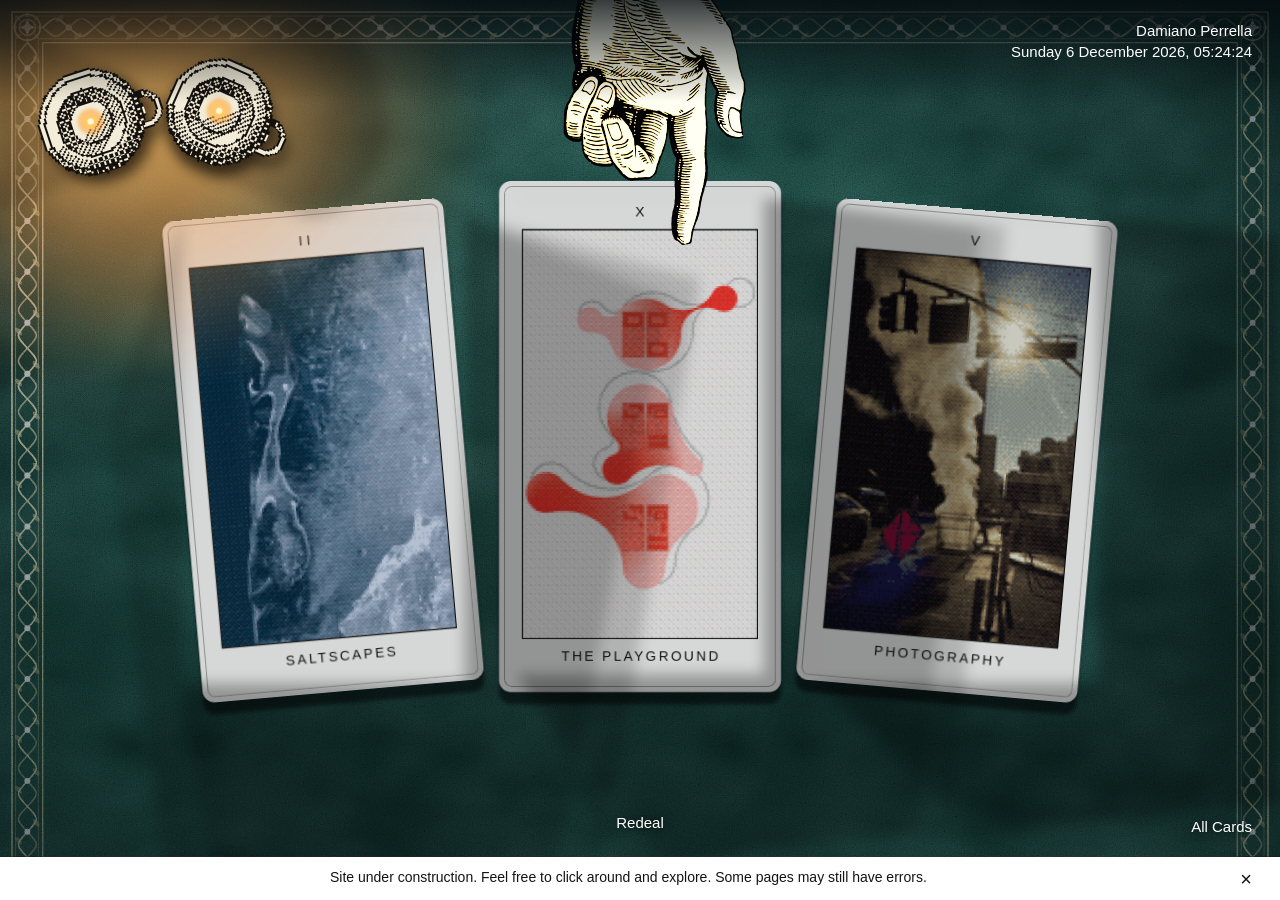
==== index.html @ 002e065a "Add files via upload" ====
<!DOCTYPE html>
<html lang="en">
<head>
<meta charset="utf-8">
<meta name="viewport" content="width=device-width, initial-scale=1">
<meta name="pt-color" content="#1c4048">
<title>Damiano Perrella — Architect</title>
<link rel="icon" href="/favicon.ico" sizes="48x48">
<link rel="icon" type="image/png" sizes="32x32" href="/favicon-32.png">
<link rel="icon" type="image/png" sizes="16x16" href="/favicon-16.png">
<link rel="apple-touch-icon" href="/apple-touch-icon.png">
<script src="site.js"></script>
<style>
  /* ============================================================
     DESIGN TOKENS — everything colour/type lives here.
     ============================================================ */
  :root {
    /* the dark room: a cold teal-black, lit by candles */
    --room:       #143632;
    --room-haze:  #2a6a62;               /* the cold light hanging in the air */
    --gold:       #8f9a80;               /* old tarnished thread, unlit */
    --gold-lit:   #e6cf98;               /* the same thread where a flame catches it */

    --card:  #ffffff;
    --ink:   #141414;                    /* text + hairlines on the cards */
    --ink-dim: rgba(20, 20, 20, .35);
    --on-bg: #ffffff;                    /* text sitting on the felt */

    --font: "Helvetica Neue", Helvetica, Arial, sans-serif;   /* the only typeface */

    --card-w: clamp(190px, 22vw, 300px);

    /* Manicule: width of the floating hand. Your SVG should be drawn
       POINTING DOWN. */
    --manicule-w: 220px;
    --manicule-filter: none;             /* e.g. invert(1) if your SVG is black */
  }

  * { box-sizing: border-box; margin: 0; padding: 0; }

  body {
    min-height: 100vh;
    display: flex;
    flex-direction: column;
    align-items: center;
    justify-content: center;
    padding: 3rem 1.5rem;
    overflow-x: hidden;
    color: var(--on-bg);
    font-family: var(--font);
    background: var(--room);
  }

  /* ---------------- the dark room: velvet with an embroidered border, lit by two candles ---------------- */
  .room {
    position: fixed; inset: 0; z-index: 0;
    pointer-events: none; isolation: isolate; overflow: hidden;
    background: var(--room);
    --f0: 1; --f1: 1;                                /* candle flicker, set from JS */
  }
  .room > * { position: absolute; inset: 0; display: block; }
  /* the cold light hanging in the air, and the nap of the velvet */
  .room .haze {
    background:
      radial-gradient(ellipse 80% 65% at 50% 30%, rgba(70, 150, 135, .26), transparent 72%),
      radial-gradient(ellipse 95% 75% at 50% 58%, rgba(30, 90, 80, .3), transparent 82%);
  }
  .room .nap {
    background-image: url("data:image/svg+xml,%3Csvg xmlns='http://www.w3.org/2000/svg' width='300' height='300'%3E%3Cfilter id='f' x='0' y='0' width='100%25' height='100%25'%3E%3CfeTurbulence type='fractalNoise' baseFrequency='.012 .02' numOctaves='3' seed='9' stitchTiles='stitch'/%3E%3CfeColorMatrix type='saturate' values='0'/%3E%3CfeComponentTransfer%3E%3CfeFuncR type='linear' slope='2' intercept='-.5'/%3E%3CfeFuncG type='linear' slope='2' intercept='-.5'/%3E%3CfeFuncB type='linear' slope='2' intercept='-.5'/%3E%3C/feComponentTransfer%3E%3C/filter%3E%3Crect width='100%25' height='100%25' filter='url(%23f)'/%3E%3C/svg%3E");
    background-size: 600px 600px; mix-blend-mode: soft-light; opacity: .7;
  }
  /* the embroidered border, dim; and the same border bright, only where a flame reaches it */
  .room .thread { background-repeat: no-repeat; opacity: 1; }
  .room .lit {
    background-repeat: no-repeat; opacity: 1; mix-blend-mode: screen;
    -webkit-mask-image: var(--mask); mask-image: var(--mask);
  }
  .room .grain {
    background-image: url("data:image/svg+xml,%3Csvg xmlns='http://www.w3.org/2000/svg' width='260' height='260'%3E%3Cfilter id='n' x='0' y='0' width='100%25' height='100%25'%3E%3CfeTurbulence type='fractalNoise' baseFrequency='.9' numOctaves='2' seed='3' stitchTiles='stitch'/%3E%3CfeColorMatrix type='saturate' values='0'/%3E%3CfeComponentTransfer%3E%3CfeFuncR type='linear' slope='2.2' intercept='-.55'/%3E%3CfeFuncG type='linear' slope='2.2' intercept='-.55'/%3E%3CfeFuncB type='linear' slope='2.2' intercept='-.55'/%3E%3C/feComponentTransfer%3E%3C/filter%3E%3Crect width='100%25' height='100%25' filter='url(%23n)'/%3E%3C/svg%3E");
    background-size: 260px 260px; mix-blend-mode: overlay; opacity: .45;
  }
  .room .vignette { background: radial-gradient(ellipse 85% 80% at 50% 50%, transparent 42%, rgba(0, 0, 0, .5) 100%); }
  .room canvas { width: 100%; height: 100%; filter: blur(5px); }
  /* the light each flame throws on the cloth (additive) */
  .room .glow {
    inset: auto; width: 62vmax; height: 62vmax; margin: -31vmax 0 0 -31vmax;
    background: radial-gradient(circle, rgba(255, 186, 96, .7) 0%, rgba(255, 150, 58, .32) 9%, rgba(240, 120, 40, .13) 26%, rgba(200, 90, 30, .045) 44%, transparent 62%);
    mix-blend-mode: screen; opacity: calc(.7 + var(--f, 1) * .3); transform: scale(calc(.9 + var(--f, 1) * .1));
  }
  .room .spark {
    inset: auto; width: 9px; height: 9px; margin: -4.5px; opacity: 0;
    background: #ffe6b0;
    clip-path: polygon(50% 0, 60% 40%, 100% 50%, 60% 60%, 50% 100%, 40% 60%, 0 50%, 40% 40%);
    animation: spark var(--d, 3.5s) ease-in-out var(--w, 0s) infinite;
  }
  @keyframes spark { 0%, 62%, 100% { opacity: 0; transform: scale(.3) rotate(0deg); } 80% { opacity: .95; transform: scale(1) rotate(45deg); } }
  /* the candles, seen from above: a round brass holder with a ring handle, wax, and a flame */
  .candle {
    position: absolute; inset: auto; width: clamp(104px, 11.5vw, 168px); aspect-ratio: 200 / 160;
    pointer-events: auto; cursor: grab; touch-action: none; user-select: none; -webkit-user-select: none;
    filter: drop-shadow(5px 9px 7px rgba(0, 0, 0, .65));
    transition: filter .2s ease;
  }
  .candle.drag { cursor: grabbing; filter: drop-shadow(10px 18px 12px rgba(0, 0, 0, .6)); }
  .candle img { position: absolute; inset: 0; width: 100%; height: 100%; image-rendering: pixelated; pointer-events: none; }
  .candle svg { position: absolute; inset: 0; display: block; width: 100%; height: 100%; overflow: visible; pointer-events: none; }
  .candle .flame { transform-box: fill-box; transform-origin: 50% 50%; transform: scale(calc(.86 + var(--f, 1) * .16)); }
  .candle .flame circle:first-child { filter: blur(2px); }
  #shade { position: fixed; inset: 0; z-index: 5; pointer-events: none; background: rgba(4, 8, 8, .16); -webkit-mask-image: var(--m); mask-image: var(--m); -webkit-mask-composite: source-in; mask-composite: intersect; }
  #candles { position: fixed; inset: 0; z-index: 9; pointer-events: none; }
  #relight { position: fixed; inset: 0; z-index: 5; pointer-events: none; overflow: hidden; }
  #relight i {
    position: absolute; width: 50vmax; height: 50vmax; margin: -25vmax 0 0 -25vmax; display: block;
    background: radial-gradient(circle, rgba(255, 196, 112, .5) 0%, rgba(255, 150, 60, .2) 26%, transparent 60%);
    mix-blend-mode: soft-light; opacity: calc(.7 + var(--f, 1) * .3);
  }
  .candle .flame { z-index: 2; }
  @media (prefers-reduced-motion: reduce) { .room .spark { animation: none; opacity: 0; } }

  /* ---------------- header (fixed, top right) ---------------- */
  .id {
    position: fixed; top: 0; left: 0; right: 0;
    z-index: 20;
    padding: 1.25rem 1.75rem 2.5rem;
    text-align: right;
    font-size: 15px;
    line-height: 1.4;
    pointer-events: none;                              /* only the two links are clickable */
    background: linear-gradient(rgba(4, 10, 14, .8), rgba(4, 10, 14, 0));
  }
  .id a {
    display: block;
    width: fit-content;
    margin-left: auto;
    pointer-events: auto;
    color: var(--on-bg);
    text-decoration: none;
    font-variant-numeric: tabular-nums;                /* stops the seconds jittering */
  }
  .id a:hover, .id a:focus-visible { text-decoration: underline; text-underline-offset: 3px; outline: none; }

  /* ---------------- "All Cards" link (fixed, bottom right) ---------------- */
  .all {
    position: fixed; right: 1.75rem; bottom: calc(1.25rem + var(--banner-h, 0px));
    z-index: 20;
    font-size: 15px; line-height: 1.4;
    color: var(--on-bg);
    text-decoration: none;
    text-shadow: 0 0 10px rgba(4, 10, 14, .8);
  }
  .all:hover, .all:focus-visible { text-decoration: underline; text-underline-offset: 3px; outline: none; }

  /* ---------------- "Redeal" button (fixed, bottom centre) ---------------- */
  .redeal {
    position: fixed; left: 50%; bottom: calc(1.25rem + var(--banner-h, 0px));
    transform: translateX(-50%);
    z-index: 20;
    font: inherit; font-size: 15px; line-height: 1.4;
    color: var(--on-bg);
    background: none; border: 0; padding: 4px 8px; cursor: pointer;
    text-shadow: 0 0 10px rgba(4, 10, 14, .8);
  }
  .redeal:hover, .redeal:focus-visible { text-decoration: underline; text-underline-offset: 3px; outline: none; }
  .redeal:disabled { cursor: default; text-decoration: none; opacity: .55; }

  /* ---------------- "site under construction" banner (bottom strip) ---------------- */
  .banner {
    position: fixed; left: 0; right: 0; bottom: 0;
    z-index: 30;
    display: flex; align-items: center; justify-content: center; gap: 1.2rem;
    padding: 11px 3.2rem 12px 1.75rem;
    background: var(--card);
    color: var(--ink);
    font-size: 14px; line-height: 1.4; text-align: center;
    box-shadow: 0 -1px 0 var(--ink-dim);
    opacity: 0; transform: translateY(100%);
    transition: opacity .5s ease, transform .5s cubic-bezier(.2,.8,.2,1);
  }
  .banner.show { opacity: 1; transform: none; }
  .banner button {
    position: absolute; right: 1.25rem; top: 50%; transform: translateY(-50%);
    font: inherit; font-size: 20px; line-height: 1; color: var(--ink);
    background: none; border: 0; cursor: pointer; padding: 4px 8px;
  }
  .banner button:hover, .banner button:focus-visible { text-decoration: underline; outline: none; }
  @media (prefers-reduced-motion: reduce) { .banner { transition: none; } }

  /* ---------------- the spread ---------------- */
  .table {
    position: relative;
    z-index: 2;
    display: flex;
    justify-content: center;
    flex-wrap: wrap;
    gap: 2.2rem;
  }
  @media (min-width: 900px) {
    .table .card:nth-child(2) { margin-top: -28px; }
  }

  /* ---------------- tarot card ---------------- */
  .card {
    --tilt: 0deg;
    display: block;
    width: var(--card-w);
    aspect-ratio: 7 / 12;           /* tarot proportions */
    perspective: 900px;
    text-decoration: none;
    color: inherit;
    opacity: 0;                      /* revealed by the deal animation */
    transform: rotate(var(--tilt));
  }
  .card.dealt { opacity: 1; }
  .card:focus-visible { outline: none; }

  .tilt {
    position: relative;
    width: 100%; height: 100%;
    padding: 9px;
    border-radius: 12px;
    background: var(--card);
    /* Hard overhead light: a crisp, dark shadow falling straight down onto the table */
    box-shadow: 0 12px 4px rgba(0, 0, 0, .55);
    transform-style: preserve-3d;
    transition: transform .35s cubic-bezier(.2,.8,.2,1), box-shadow .35s ease;
    will-change: transform;
  }
  /* inner hairline frame */
  .tilt::before {
    content: "";
    position: absolute; inset: 5px;
    border: 1px solid var(--ink-dim);
    border-radius: 8px;
    pointer-events: none;
    z-index: 3;
  }
  .card:hover .tilt,
  .card:focus-visible .tilt {
    /* Lifted toward the light: the shadow on the table stays put, so relative
       to the card it sits further away and softens a little */
    box-shadow: 0 28px 9px rgba(0, 0, 0, .42);
  }

  .inner {
    position: relative;
    width: 100%; height: 100%;
    display: flex;
    flex-direction: column;
    padding: 14px 14px 12px;
    gap: 10px;
  }
  .numeral {
    text-align: center;
    font-size: .85rem;
    letter-spacing: .3em;
    padding-left: .3em;
    color: var(--ink);
  }
  .art {
    position: relative;
    flex: 1;
    overflow: hidden;
    border: 1px solid var(--ink-dim);
    background: #000;
  }
  .art img {
    position: absolute; inset: 0;
    width: 100%; height: 100%;
    object-fit: cover;
  }
  .name {
    text-align: center;
    font-size: .85rem;
    letter-spacing: .18em;
    text-transform: uppercase;
    padding-left: .18em;
    color: var(--ink);
    min-height: 1.6em;
  }

  /* ---------------- floating manicule ---------------- */
  #manicule {
    position: fixed; top: 0; left: 0;
    width: 0; height: 0;
    z-index: 10;       /* under the name and clock */
    pointer-events: none;
  }
  #manicule .pivot {
    position: absolute; top: 0;
    width: var(--manicule-w);
    left: calc(var(--manicule-w) * -0.511);   /* the sleeve's centre sits on the hinge point */
    transform-origin: 51.1% 0;                /* hinge: the top of the sleeve, far above the screen */
  }
  #manicule img {
    display: block;
    width: 100%;
    height: auto;
    filter: var(--manicule-filter) drop-shadow(0 8px 10px rgba(0, 0, 0, .35));
  }

  #manicule #manicule-lit { position: absolute; left: 0; top: 0; filter: sepia(1) saturate(5) hue-rotate(-14deg) brightness(1.25); mix-blend-mode: normal; -webkit-mask-image: var(--hm, none); mask-image: var(--hm, none); }
  @media (prefers-reduced-motion: reduce) {
    .tilt { transition: none; }
  }
  /* ---------------- the fortune machine ---------------- */
  #dim {
    position: fixed; inset: 0; z-index: 40;
    background: rgba(4, 10, 14, .9);
    opacity: 0; pointer-events: none;
    transition: opacity .9s ease;
  }
  body.fortune #dim { opacity: 1; pointer-events: auto; }
  body.fortune #manicule { opacity: 0; transition: opacity .6s ease; }
  #manicule { transition: opacity .6s ease; }
  .table, .all, .redeal { transition: opacity .9s ease; }
  body.fortune .all, body.fortune .redeal { opacity: .15; }

  #machine {
    position: fixed; left: 50%; top: 0; z-index: 41;
    --my: 0px;                                   /* set in JS so the machine sits in the middle of the screen */
    transform: translate(-50%, calc(var(--my) + 24px));
    opacity: 0; pointer-events: none;
    transition: opacity .8s ease, transform .9s cubic-bezier(.2,.8,.2,1);
  }
  body.fortune #machine { opacity: 1; transform: translate(-50%, var(--my)); }
  .mach { --m: min(420px, 80vw, 36vh); width: var(--m); font-size: calc(var(--m) / 32); position: relative; }
  .mach-body {
    position: relative; height: calc(var(--m) * 1.12);
    background: #ece7dc; border-radius: calc(var(--m) * .05);
    box-shadow: inset 0 0 0 1px #cfc9bb;
  }
  .mach-led { position: absolute; top: 2.2%; right: 5%; width: 8%; height: 1.1%; background: #9ec7a6; }
  .mach-bezel {
    position: absolute; left: 11%; right: 11%; top: 7%; bottom: 6%;
    background: #8f979b; border-radius: calc(var(--m) * .035);
    padding: calc(var(--m) * .03);
    box-shadow: inset 0 0 0 1px #6f777b;
  }
  .mach-window {
    position: relative; width: 100%; height: 100%;
    background: #f3f1ea; border-radius: calc(var(--m) * .02);
    overflow: hidden;
    display: flex; align-items: center; justify-content: center;
  }
  .mach-window img {
    height: 88%; aspect-ratio: 7 / 12; width: auto; display: block;
    transition: filter .25s ease;
  }
  .mach-window img.fast { filter: blur(2px); }
  .mach-window img.rev { transform: rotate(180deg); }
  .mach-window img.thunk { animation: thunk .35s ease-out; }
  @keyframes thunk { 0% { scale: 1.05; } 100% { scale: 1; } }
  .mach-window .stack { position: absolute; left: 6%; right: 6%; height: 5%; background: #fff; border: 1px solid #c9c5ba; }
  .mach-window .stack.t { top: 0; border-top: 0; }
  .mach-window .stack.b { bottom: 0; border-bottom: 0; }
  .mach-window .rod { position: absolute; left: 0; right: 0; top: 50%; height: 2px; background: #5d6366; opacity: .8; }
  .mach-base {
    position: relative; height: calc(var(--m) * .28); margin: 0 -4%;
    background: #e4dfd3; border-radius: calc(var(--m) * .045);
    box-shadow: inset 0 0 0 1px #cfc9bb;
  }
  .mach-chip { position: absolute; left: 7%; top: 18%; width: 15%; height: 10%; background: #b5b0a4; }
  .mach-btn { position: absolute; right: 12%; top: 22%; width: 17%; height: 22%; background: #98a2a7; border-radius: 3px; box-shadow: inset 0 -2px 0 #7e888d; }
  .mach-slot { position: absolute; left: 50%; bottom: 0; width: 66%; height: 4px; transform: translateX(-50%); background: #3b3f40; }
  .mach-paper {
    position: absolute; left: 50%; top: calc(100% - 2px); transform: translateX(-50%);
    width: 21em; height: 60em; overflow: hidden; z-index: 0;
  }
  .mach-paper .rwrap { position: absolute; left: 0; top: 0; width: 100%; }
  .mach-base { z-index: 1; }

  /* thermal paper receipt, in the machine and on the table */
  .rwrap { width: 17.5em; filter: drop-shadow(0 3px 2px rgba(0, 0, 0, .45)); }
  .receipt {
    width: 100%; box-sizing: border-box;
    background: #fff; color: #1b1b1b;
    font-family: ui-monospace, "SF Mono", Menlo, Consolas, "Liberation Mono", monospace;
    font-size: 1em; line-height: 1.38;
    padding: 1.1em 1.1em 2em;
    clip-path: var(--zig);
  }
  .receipt h4 { margin: 0 0 .7em; font-size: 1.05em; font-weight: 700; letter-spacing: .05em; text-align: center; text-transform: uppercase; }
  .receipt hr { border: 0; border-top: 1px dashed #8a8a8a; margin: .6em 0; }
  .receipt p { margin: 0; }
  .receipt .meta { font-size: .94em; }
  .receipt .txt { margin-top: .1em; }

  #receipts { position: fixed; inset: 0; z-index: 8; pointer-events: none; }
  #receipts .rwrap {
    position: absolute; font-size: 11px; width: 17.5em; pointer-events: auto; cursor: grab; touch-action: none;
    user-select: none; -webkit-user-select: none;
    transition: filter .2s ease;
  }
  #receipts .kwrap { position: absolute; width: 128px; pointer-events: auto; cursor: grab; touch-action: none; user-select: none; -webkit-user-select: none; }
  #receipts .kwrap img { display: block; width: 100%; height: auto; pointer-events: none; -webkit-user-drag: none; }
  #receipts .kwrap.rev img { transform: rotate(180deg); }
  #receipts .kwrap { filter: drop-shadow(0 4px 3px rgba(0, 0, 0, .5)); }
  .receipt .sec { margin: 0 0 .55em; }
  .receipt .sec b { display: block; font-size: .94em; letter-spacing: .04em; text-transform: uppercase; }
  .receipt .sum b { display: block; font-size: .94em; letter-spacing: .04em; text-transform: uppercase; margin-bottom: .1em; }
  #receipts .rwrap.drag, #receipts .kwrap.drag { cursor: grabbing; filter: drop-shadow(0 12px 5px rgba(0, 0, 0, .4)); }
  @media (prefers-reduced-motion: reduce) { #dim, #machine, .table, .all, .redeal { transition: none; } }
</style>
</head>
<body>

<div class="room" id="room" aria-hidden="true">
  <i class="haze"></i><i class="nap"></i><i class="thread"></i><i class="lit"></i><i class="vignette"></i><i class="grain"></i>
  <div class="candle" data-i="0" style="rotate: -18deg" title="Drag me">
    <img src="images/candle.png" alt="" draggable="false">
    <svg viewBox="0 0 200 160" aria-hidden="true">
      <g class="flame"><circle cx="80" cy="80" r="17" fill="rgba(255,170,60,.6)"/><circle cx="80" cy="80" r="8.500" fill="#ffc964"/><circle cx="80" cy="80" r="4.200" fill="#fff7d4"/></g>
    </svg>
  </div>
  <div class="candle" data-i="1" style="rotate: 24deg" title="Drag me">
    <img src="images/candle.png" alt="" draggable="false">
    <svg viewBox="0 0 200 160" aria-hidden="true">
      <g class="flame"><circle cx="80" cy="80" r="17" fill="rgba(255,170,60,.6)"/><circle cx="80" cy="80" r="8.500" fill="#ffc964"/><circle cx="80" cy="80" r="4.200" fill="#fff7d4"/></g>
    </svg>
  </div>
</div>
<div id="shade" aria-hidden="true"></div>
<div id="relight" aria-hidden="true"></div>
<div id="candles"></div>

<header class="id">
  <a href="/about">Damiano Perrella</a>
  <a href="/fate" id="clock" aria-label="Current date and time. Open the planetary chart."></a>
</header>

<a class="all" href="/cards">All Cards</a>
<button class="redeal" id="redeal" type="button" disabled>Redeal</button>

<main class="table" id="table"></main>


<div id="dim"></div>
<div id="machine" aria-hidden="true">
  <div class="mach">
    <div class="mach-body">
      <div class="mach-led"></div>
      <div class="mach-bezel"><div class="mach-window">
        <img id="mw-img" alt="">
        <i class="stack t"></i><i class="stack b"></i><b class="rod"></b>
      </div></div>
    </div>
    <div class="mach-base"><i class="mach-chip"></i><i class="mach-btn"></i><i class="mach-slot"></i></div>
    <div class="mach-paper" id="mpaper"></div>
  </div>
</div>
<div id="receipts"></div>

<div id="manicule" aria-hidden="true">
  <div class="pivot"><img id="manicule-img" alt=""><img id="manicule-lit" alt=""></div>
</div>


<script>
/* ============================================================
   THE ROOM: dark velvet with an embroidered border of gold and
   silver thread, lit by two candles seen from above. The candles
   can be dragged; the light, the glints and the glow on the cards
   follow them, and they stay where they are put.
   ============================================================ */
(function () {
  const room = document.getElementById("room"), relight = document.getElementById("relight"), shade = document.getElementById("shade");
  if (!room) return;
  const cs = getComputedStyle(document.documentElement);
  const gold = cs.getPropertyValue("--gold").trim() || "#c9a24a", lit = cs.getPropertyValue("--gold-lit").trim() || "#ffe3a0";

  /* ---- the embroidered border: drawn to the size of the window, twice (dim, and lit) ---- */
  function frame(w, h, col, silver) {
    const a = 12, b = Math.max(26, Math.min(38, w * .024)), n = v => v.toFixed(1);
    const star = (x, y, r) => `M${n(x)} ${n(y - r)}L${n(x + r * .28)} ${n(y - r * .28)}L${n(x + r)} ${n(y)}L${n(x + r * .28)} ${n(y + r * .28)}L${n(x)} ${n(y + r)}L${n(x - r * .28)} ${n(y + r * .28)}L${n(x - r)} ${n(y)}L${n(x - r * .28)} ${n(y - r * .28)}Z`;
    const edge = len => {                                           // a braided vine, from 0 to len along x, centred on y = 0
      const cnt = Math.max(2, Math.round(len / (b * 1.7))), p = len / cnt, amp = b * .3; let o = "";
      for (let i = 0; i < cnt; i++) {
        const x = i * p;
        o += `<path d="M${n(x)} 0C${n(x + p * .25)} ${n(-amp * 1.3)} ${n(x + p * .25)} ${n(-amp * 1.3)} ${n(x + p * .5)} 0S${n(x + p * .75)} ${n(amp * 1.3)} ${n(x + p)} 0"/>`;
        o += `<path d="M${n(x)} 0C${n(x + p * .25)} ${n(amp * 1.3)} ${n(x + p * .25)} ${n(amp * 1.3)} ${n(x + p * .5)} 0S${n(x + p * .75)} ${n(-amp * 1.3)} ${n(x + p)} 0" stroke-opacity=".6"/>`;
        o += `<path d="M${n(x + p * .5)} 0m-3 0a3 3 0 1 0 6 0a3 3 0 1 0-6 0" fill="${silver}" stroke="none" opacity=".9"/>`;
        o += `<path transform="translate(${n(x + p * .25)} ${n(-amp * .6)}) rotate(-40)" d="M0 0C3 -3 8 -3 10 0C8 3 3 3 0 0Z" fill="${col}" fill-opacity=".45" stroke="none"/>`;
        o += `<path transform="translate(${n(x + p * .75)} ${n(amp * .6)}) rotate(140)" d="M0 0C3 -3 8 -3 10 0C8 3 3 3 0 0Z" fill="${col}" fill-opacity=".45" stroke="none"/>`;
      }
      return o;
    };
    const rosette = (cx, cy) => {
      let o = `<circle cx="${n(cx)}" cy="${n(cy)}" r="${n(b * .42)}"/><circle cx="${n(cx)}" cy="${n(cy)}" r="${n(b * .26)}" stroke-opacity=".7"/>`;
      for (let i = 0; i < 8; i++) o += `<ellipse transform="translate(${n(cx)} ${n(cy)}) rotate(${i * 45}) translate(${n(b * .42)} 0)" rx="${n(b * .09)}" ry="${n(b * .04)}" fill="${col}" fill-opacity=".5" stroke="none"/>`;
      return o + `<path d="${star(cx, cy, b * .2)}" fill="${silver}" stroke="${silver}" fill-opacity=".85"/>`;
    };
    const hl = w - 2 * (a + b), vl = h - 2 * (a + b);
    const svg = `<svg xmlns="http://www.w3.org/2000/svg" width="${w}" height="${h}" viewBox="0 0 ${w} ${h}" fill="none" stroke="${col}" stroke-width="1.5" stroke-linecap="round" stroke-linejoin="round">
      <rect x="${a}" y="${a}" width="${w - 2 * a}" height="${h - 2 * a}" stroke-width="1.6"/>
      <rect x="${a + 4}" y="${a + 4}" width="${w - 2 * a - 8}" height="${h - 2 * a - 8}" stroke-opacity=".5" stroke-width=".8"/>
      <rect x="${a + b}" y="${a + b}" width="${w - 2 * (a + b)}" height="${h - 2 * (a + b)}" stroke-width="1.2"/>
      <rect x="${a + b - 4}" y="${a + b - 4}" width="${w - 2 * (a + b) + 8}" height="${h - 2 * (a + b) + 8}" stroke-opacity=".5" stroke-width=".8"/>
      <g transform="translate(${n(a + b)} ${n(a + b / 2)})">${edge(hl)}</g>
      <g transform="translate(${n(w - a - b / 2)} ${n(a + b)}) rotate(90)">${edge(vl)}</g>
      <g transform="translate(${n(w - a - b)} ${n(h - a - b / 2)}) rotate(180)">${edge(hl)}</g>
      <g transform="translate(${n(a + b / 2)} ${n(h - a - b)}) rotate(270)">${edge(vl)}</g>
      ${rosette(a + b / 2, a + b / 2)}${rosette(w - a - b / 2, a + b / 2)}${rosette(a + b / 2, h - a - b / 2)}${rosette(w - a - b / 2, h - a - b / 2)}
    </svg>`;
    return `url("data:image/svg+xml,${encodeURIComponent(svg)}")`;
  }
  function drawFrame() {
    room.querySelector(".thread").style.backgroundImage = frame(innerWidth, innerHeight, gold, "#b9c6d2");
    room.querySelector(".lit").style.backgroundImage = frame(innerWidth, innerHeight, lit, "#f4fbff");
  }

  /* ---- the candles ---- */
  const START = [{ x: .07, y: .13 }, { x: .17, y: .13 }];           // where each tray's centre starts, as a fraction of the window
  let saved = null;
  try { saved = JSON.parse(localStorage.getItem("candles-v2") || "null"); } catch (e) {}
  const pos = START.map((d, i) => saved && saved[i] && isFinite(saved[i].x) && isFinite(saved[i].y) ? { x: +saved[i].x, y: +saved[i].y } : { ...d });
  const candleLayer = document.getElementById("candles");        // candles sit above the cards so they can never get buried
  room.querySelectorAll(".candle").forEach(c => candleLayer.appendChild(c));
  const flames = [...candleLayer.querySelectorAll(".candle")].map((el, i) => {
    const glow = document.createElement("i"); glow.className = "glow"; room.appendChild(glow);
    const rl = document.createElement("i"); relight.appendChild(rl);
    return { el, glow, rl, i, x: 0, y: 0, f: 1, target: 1, next: 0 };
  });
  const clampPos = p => { p.x = Math.max(.02, Math.min(.98, p.x)); p.y = Math.max(.03, Math.min(.97, p.y)); };

  function layout() {                                            // put each candle where its fraction says, then light from it
    flames.forEach(o => {
      const p = pos[o.i]; clampPos(p);
      const w = o.el.offsetWidth, h = o.el.offsetHeight;
      o.el.style.left = (p.x * innerWidth - w * .4) + "px"; o.el.style.top = (p.y * innerHeight - h * .5) + "px";
      o.x = p.x * innerWidth; o.y = p.y * innerHeight;
    });
    light(); if (typeof shadows === "function") shadows();
  }
  /* long shadows: every card and candle holder throws a shadow away from each flame */
  const cv = document.createElement("canvas"), cx = cv.getContext("2d");
  cv.setAttribute("aria-hidden", "true"); cv.style.cssText = "position:fixed;inset:0;width:100%;height:100%;z-index:6;pointer-events:none;filter:blur(7px)"; document.body.appendChild(cv);
  const dpr = Math.min(devicePixelRatio || 1, 1.5);
  function sizeCanvas() { cv.width = Math.round(innerWidth * dpr / 2); cv.height = Math.round(innerHeight * dpr / 2); cx.setTransform(cv.width / innerWidth, 0, 0, cv.height / innerHeight, 0, 0); }
  function hull(pts) {                                            // convex hull (monotone chain)
    pts = pts.slice().sort((a, b) => a[0] - b[0] || a[1] - b[1]);
    const cr = (o, a, b) => (a[0] - o[0]) * (b[1] - o[1]) - (a[1] - o[1]) * (b[0] - o[0]), lo = [], up = [];
    for (const p of pts) { while (lo.length > 1 && cr(lo[lo.length - 2], lo[lo.length - 1], p) <= 0) lo.pop(); lo.push(p); }
    for (const p of pts.reverse()) { while (up.length > 1 && cr(up[up.length - 2], up[up.length - 1], p) <= 0) up.pop(); up.push(p); }
    return lo.slice(0, -1).concat(up.slice(0, -1));
  }
  function shadows() {
    cx.clearRect(0, 0, innerWidth, innerHeight);
    const solids = [];
    document.querySelectorAll(".card").forEach(c => {
      const r = c.getBoundingClientRect(); if (r.width < 20) return;
      const m = r.width * .06;                                    // the card's rotated box is a little loose; pull it in
      solids.push({ pts: [[r.left + m, r.top + m], [r.right - m, r.top + m], [r.right - m, r.bottom - m], [r.left + m, r.bottom - m]], k: 1.5, card: true });
    });
    flames.forEach(o => {
      const r = o.el.getBoundingClientRect(), rad = r.width * .3, pts = [];
      for (let i = 0; i < 14; i++) pts.push([o.x + Math.cos(i / 14 * 6.2832) * rad, o.y + Math.sin(i / 14 * 6.2832) * rad]);
      solids.push({ pts, k: .7, own: o });
    });
    flames.forEach(o => {
      const wob = (o.f - 1) * 26, lx = o.x + wob, ly = o.y - wob * .6;     // the shadows sway as the flame dances
      solids.forEach(sd => {
        if (sd.own === o) return;
        const L = (sd.own ? 110 : 230) * (1 + (o.f - 1) * 1.2), out = sd.pts.map(p => { const dx = p[0] - lx, dy = p[1] - ly, d = Math.hypot(dx, dy) || 1; return [p[0] + dx / d * L, p[1] + dy / d * L]; });
        const poly = hull(sd.pts.concat(out));
        cx.save();
        if (sd.card || sd.own) {                                   // an object never shadows itself
          cx.beginPath(); cx.rect(-50, -50, innerWidth + 100, innerHeight + 100);
          if (sd.card) sd.pts.forEach((p, i) => i ? cx.lineTo(p[0], p[1]) : cx.moveTo(p[0], p[1]));
          cx.closePath(); cx.clip("evenodd");
        }
        cx.beginPath(); poly.forEach((p, i) => i ? cx.lineTo(p[0], p[1]) : cx.moveTo(p[0], p[1])); cx.closePath();
        cx.fillStyle = "rgba(0,0,0,.17)"; cx.fill(); cx.restore();
      });
    });
  }
  function light() {
    const rad = Math.max(innerWidth, innerHeight);
    flames.forEach(o => {
      o.glow.style.left = o.x + "px"; o.glow.style.top = o.y + "px";
      o.rl.style.left = o.x + "px"; o.rl.style.top = o.y + "px";
    });
    const stops = flames.map(o => `radial-gradient(circle at ${o.x.toFixed(0)}px ${o.y.toFixed(0)}px, rgba(0,0,0,calc(.6 + var(--f${o.i}) * .4)) 0, rgba(0,0,0,.7) calc(${rad * .13}px * var(--f${o.i})), rgba(0,0,0,.3) calc(${rad * .26}px * var(--f${o.i})), transparent calc(${rad * .46}px * var(--f${o.i})))`);
    room.style.setProperty("--mask", stops.join(","));
    const hole = flames.map(o => `radial-gradient(circle at ${o.x.toFixed(0)}px ${o.y.toFixed(0)}px, transparent 0, transparent calc(${rad * .1}px * var(--f${o.i})), rgba(0,0,0,.5) calc(${rad * .26}px * var(--f${o.i})), #000 calc(${rad * .5}px * var(--f${o.i})))`).join(",");
    shade.style.setProperty("--m", hole);
    placeSparks();
  }

  /* dragging: the candle goes where the pointer goes and the light moves with it */
  flames.forEach(o => {
    let dx = 0, dy = 0;
    o.el.addEventListener("pointerdown", e => {
      e.preventDefault(); o.el.setPointerCapture(e.pointerId); o.el.classList.add("drag");
      const r = o.el.getBoundingClientRect(); dx = e.clientX - r.left - r.width * .4; dy = e.clientY - r.top - r.height * .5;
      const q = pos[o.i]; dx = e.clientX - q.x * innerWidth; dy = e.clientY - q.y * innerHeight;
    });
    o.el.addEventListener("pointermove", e => {
      if (!o.el.classList.contains("drag")) return;
      const p = pos[o.i]; p.x = (e.clientX - dx) / innerWidth; p.y = (e.clientY - dy) / innerHeight; layout();
    });
    const drop = () => {
      if (!o.el.classList.contains("drag")) return; o.el.classList.remove("drag");
      try { localStorage.setItem("candles-v2", JSON.stringify(pos)); } catch (e) {}
    };
    o.el.addEventListener("pointerup", drop); o.el.addEventListener("pointercancel", drop);
  });

  /* a few threads catch the light and glint, now and then */
  const sparks = [];
  for (let i = 0; i < 20; i++) {
    const a = Math.random() * Math.PI * 2, d = Math.pow(Math.random(), .75) * .26;
    const e = document.createElement("i"); e.className = "spark";
    e.dataset.ox = Math.cos(a) * d; e.dataset.oy = Math.sin(a) * d * .8; e.dataset.i = i % flames.length;
    e.style.setProperty("--d", (2.6 + Math.random() * 3.2).toFixed(2) + "s"); e.style.setProperty("--w", (-Math.random() * 6).toFixed(2) + "s");
    room.appendChild(e); sparks.push(e);
  }
  function placeSparks() {
    const rad = Math.max(innerWidth, innerHeight);
    sparks.forEach(e => { const o = flames[+e.dataset.i]; e.style.left = (o.x + +e.dataset.ox * rad) + "px"; e.style.top = (o.y + +e.dataset.oy * rad) + "px"; });
  }

  window.CANDLES = flames;
  sizeCanvas(); drawFrame(); layout(); shadows();
  addEventListener("resize", () => { sizeCanvas(); drawFrame(); layout(); shadows(); });
  addEventListener("load", layout);

  /* flicker: each flame wanders between a lower and a higher brightness */
  if (matchMedia("(prefers-reduced-motion: reduce)").matches) return;
  let last = 0;
  (function tick(t) {
    if (t - last > 42) {
      last = t;
      flames.forEach(o => {
        if (t > o.next) { o.target = .7 + Math.random() * .46; o.next = t + 50 + Math.random() * 170; }
        o.f += (o.target - o.f) * .35;
        const v = o.f.toFixed(3);
        room.style.setProperty("--f" + o.i, v);
        o.el.style.setProperty("--f", v); o.glow.style.setProperty("--f", v); o.rl.style.setProperty("--f", v);
      });
      shadows();
    }
    requestAnimationFrame(tick);
  })(0);
})();
</script>
<script src="projects.js"></script>
<script src="tarot.js"></script>
<script>
  /* ============================================================
     1. PROJECTS live in projects.js (loaded above).
     ============================================================ */

  const HAND_SIZE = 3;
  const TILTS = [-5, 0, 5];                 // resting angle of each dealt card
  const reduceMotion = matchMedia("(prefers-reduced-motion: reduce)").matches;

  /* ---------- helpers ---------- */
  function shuffle(arr) {                    // Fisher–Yates
    const a = arr.slice();
    for (let i = a.length - 1; i > 0; i--) {
      const j = Math.floor(Math.random() * (i + 1));
      [a[i], a[j]] = [a[j], a[i]];
    }
    return a;
  }
  /* ============================================================
     2. DEAL THE HAND
     ============================================================ */
  const table = document.getElementById("table");
  /* Weighted draw without replacement: a project's `weight` in projects.js sets how
     often it is dealt (higher = more often; no weight = DEFAULT_WEIGHT). Each visit
     still deals three different cards, in a random order on the table. */
  const DEFAULT_WEIGHT = 3;
  function drawHand(list, n) {
    const pool = list.map((p, i) => ({ ...p, index: i, w: p.weight > 0 ? p.weight : (p.weight === 0 ? 0 : DEFAULT_WEIGHT) }));
    const picked = [];
    while (picked.length < n && pool.some(p => p.w > 0)) {
      let r = Math.random() * pool.reduce((s, p) => s + p.w, 0);
      let k = pool.findIndex(p => (r -= p.w) < 0);
      if (k < 0) k = pool.length - 1;
      picked.push(pool.splice(k, 1)[0]);
    }
    return shuffle(picked);
  }
  let cards = [];

  /* build a fresh hand of cards in the (empty) table; they stay invisible until dealt */
  function buildHand() {
    const hand = drawHand(PROJECTS, HAND_SIZE);
    table.replaceChildren();
    hand.forEach((p, slot) => {
      const card = document.createElement("a");
      card.className = "card";
      card.href = "/project/?p=" + encodeURIComponent(p.slug);
      card.style.setProperty("--tilt", TILTS[slot] + "deg");
      card.innerHTML = `
        <div class="tilt">
          <div class="inner">
            <div class="numeral">${toRoman(p.index + 1)}</div>
            <div class="art"><img alt=""></div>
            <div class="name"></div>
          </div>
        </div>`;
      const img = card.querySelector("img");
      img.src = p.card || p.cover || placeholderCover(p.index);
      img.alt = p.title;
      card.querySelector(".name").textContent = p.title;
      table.appendChild(card);

      /* pointer tilt */
      const tilt = card.querySelector(".tilt");
      card.addEventListener("pointermove", e => {
        if (e.pointerType === "touch") return;
        const r = card.getBoundingClientRect();
        const px = (e.clientX - r.left) / r.width;
        const py = (e.clientY - r.top) / r.height;
        tilt.style.transform =
          `translateY(-14px) rotateY(${(px - .5) * 16}deg) rotateX(${(.5 - py) * 16}deg)`;
      });
      card.addEventListener("pointerleave", () => { tilt.style.transform = ""; });
    });
    cards = [...table.children];
  }

  /* Physical deal: cards fly in from a deck below the screen, overshoot,
     lift slightly, then settle onto the table. Resolves when the last card lands. */
  function deal() {
    if (reduceMotion) {
      cards.forEach(c => c.classList.add("dealt"));
      return Promise.resolve();
    }
    const deckX = innerWidth / 2, deckY = innerHeight + 260;
    const done = cards.map((card, i) => {
      const r = card.getBoundingClientRect();
      const dx = deckX - (r.left + r.width / 2);
      const dy = deckY - (r.top + r.height / 2);
      const tilt = TILTS[i];
      const anim = card.animate([
        { transform: `translate(${dx}px, ${dy}px) rotate(${tilt - 25}deg) scale(.7)`, opacity: 0, offset: 0 },
        { opacity: 1, offset: .12 },
        { transform: `translate(0, -34px) rotate(${tilt * 1.8}deg) scale(1.06)`, offset: .66,
          easing: "cubic-bezier(.4,0,.2,1)" },
        { transform: `translate(0, 6px) rotate(${tilt * .8}deg) scale(.995)`, offset: .86 },
        { transform: `translate(0, 0) rotate(${tilt}deg) scale(1)`, opacity: 1, offset: 1 }
      ], { duration: 1300, delay: 200 + i * 320, easing: "cubic-bezier(.2,.75,.25,1)", fill: "both" });

      return anim.finished.then(() => { card.classList.add("dealt"); anim.cancel(); });
    });
    return Promise.all(done);
  }

  /* sweep the current cards off the table, down towards the deck */
  function sweep() {
    if (reduceMotion || !cards.length) return Promise.resolve();
    return Promise.all(cards.map((card, i) => {
      const tilt = TILTS[i];
      return card.animate([
        { transform: `translate(0, 0) rotate(${tilt}deg) scale(1)`, opacity: 1 },
        { transform: `translate(0, ${innerHeight * .6 + 300}px) rotate(${tilt * 3 + (i - 1) * 14}deg) scale(.8)`, opacity: 1 }
      ], { duration: 650, delay: i * 90, easing: "cubic-bezier(.5,0,.8,.4)", fill: "forwards" }).finished;
    }));
  }

  const redealBtn = document.getElementById("redeal");
  let busy = true;                                   // locked until the first deal has landed
  const FORTUNE_EVERY = 5;                           // every fifth redeal, ever (per day), calls the machine
  redealBtn.addEventListener("click", async () => {
    if (busy) return;
    busy = true; redealBtn.disabled = true;
    fortunes = loadFortunes();                       // also clears yesterday's, if the page was left open
    fortunes.redeals = (fortunes.redeals || 0) + 1;
    saveFortunes();
    preloadTarot();
    if (fortunes.redeals % FORTUNE_EVERY === 0) {
      await runFortune();
      busy = false; redealBtn.disabled = false;
      return;
    }
    await sweep();
    buildHand();
    await deal();
    busy = false; redealBtn.disabled = false;
  });


  /* ============================================================
     FORTUNE MACHINE
     Every fifth redeal (5, 10, 15 ... counted per day) dims the table and
     brings up the machine: the cards flick past in its window, one lands,
     and a receipt prints. The new card is read together with the cards
     drawn earlier today (a rolling spread of up to three: past, present,
     future). The receipt and the card then settle on the table, where both
     can be dragged around. Everything is kept in localStorage under today's
     date and cleared at midnight.
     ============================================================ */
  const wait = ms => new Promise(r => setTimeout(r, ms));
  const tarotSrc = i => "images/tarot/" + String(i).padStart(2, "0") + ".png";
  let tarotLoaded = false;
  function preloadTarot() {
    if (tarotLoaded) return; tarotLoaded = true;
    for (let i = 0; i < TAROT.length; i++) { const im = new Image(); im.src = tarotSrc(i); }
  }

  /* zigzag tear at the bottom of the paper */
  (function () {
    const n = 18, pts = ["0 0", "100% 0"];
    for (let i = n; i >= 0; i--) pts.push((i * 100 / n).toFixed(2) + "% " + (i % 2 ? "calc(100% - 6px)" : "100%"));
    document.documentElement.style.setProperty("--zig", "polygon(" + pts.join(",") + ")");
  })();

  /* ---------- reading a spread ---------- */
  const esc = t => String(t).replace(/[&<>"]/g, c => ({ "&": "&amp;", "<": "&lt;", ">": "&gt;", '"': "&quot;" }[c]));
  const firstSentence = t => { const m = t.match(/^.*?[.!?](\s|$)/); return (m ? m[0] : t).trim(); };
  const suitOf = i => i < 22 ? "Major" : ["Wands", "Cups", "Swords", "Pentacles"][Math.floor((i - 22) / 14)];
  const SUIT_THEME = { Wands: "action and ambition", Cups: "feelings and relationships",
                       Swords: "thought and conflict", Pentacles: "work and money" };
  const FRIENDS = { Fire: "Air", Air: "Fire", Water: "Earth", Earth: "Water" };
  const FOES = { Fire: "Water", Water: "Fire", Air: "Earth", Earth: "Air" };
  const POS = { 1: [""], 2: ["Past", "Present"], 3: ["Past", "Present", "Future"] };
  const NEXT = { 0: "what came before", 1: "where you are now" };

  function link(a, b, i) {                           // how card a leads into card b (elemental dignities)
    const [from, to] = i === 0 ? ["What came before", "where you are now"] : ["Where you are now", "what comes next"];
    if (a === b) return `The same ${a} energy runs from ${from.toLowerCase()} into ${to}.`;
    if (FRIENDS[a] === b) return `${from} supports ${to}.`;
    if (FOES[a] === b) return `${from} works against ${to}.`;
    return `${from} has little pull on ${to}.`;
  }
  function synthesis(spread) {
    const cards = spread.map(([c, r]) => ({ c, r, el: TAROT[c][1], suit: suitOf(c) }));
    const out = [];
    for (let i = 0; i < cards.length - 1; i++) out.push(link(cards[i].el, cards[i + 1].el, i));
    const majors = cards.filter(k => k.suit === "Major").length;
    if (majors >= 2) out.push("Several major arcana appear, so larger forces than daily events are involved.");
    else if (majors === 0 && cards.length >= 3) out.push("No major arcana appear, so this is about everyday matters.");
    const rev = cards.filter(k => k.r).length;
    if (cards.length >= 2) {
      if (rev === cards.length) out.push("Every card is reversed: the obstacles are mostly inward.");
      else if (rev === 0) out.push("No card is reversed, so energy moves freely.");
    }
    const counts = {}; cards.forEach(k => { if (k.suit !== "Major") counts[k.suit] = (counts[k.suit] || 0) + 1; });
    const rep = Object.keys(counts).find(k => counts[k] >= 2);
    if (rep) out.push(`${rep} repeats, which points to ${SUIT_THEME[rep]}.`);
    return out.join(" ");
  }

  function receiptEl(spread) {
    const wrap = document.createElement("div");
    wrap.className = "rwrap";
    const [c, r] = spread[spread.length - 1];
    let inner;
    if (spread.length === 1) {
      const [name, element, sign, up, down] = TAROT[c];
      const signLabel = TAROT_PLANETS.has(sign) ? "Planet" : "Astrological Sign";
      inner = `<h4>${esc(name)}</h4><hr>
        <p class="meta">Card Orientation: ${r ? "Reversed" : "Upright"}<br>Element: ${esc(element)}<br>${signLabel}: ${esc(sign)}</p><hr>
        <p class="txt">${esc(r ? down : up)}</p>`;
    } else {
      const title = spread.length === 2 ? "Two card reading" : "Three card reading";
      const secs = spread.map(([ci, ri], i) => {
        const [name, element, sign, up, down] = TAROT[ci];
        return `<p class="sec"><b>${POS[spread.length][i]}: ${esc(name)}, ${ri ? "Reversed" : "Upright"}</b>${esc(element)} / ${esc(sign)}<br>${esc(firstSentence(ri ? down : up))}</p>`;
      }).join("");
      inner = `<h4>${title}</h4><hr>${secs}<hr><p class="sum"><b>Together</b>${esc(synthesis(spread))}</p>`;
    }
    wrap.innerHTML = `<div class="receipt">${inner}</div>`;
    return wrap;
  }
  function cardEl(card, rev) {
    const wrap = document.createElement("div");
    wrap.className = "kwrap" + (rev ? " rev" : "");
    wrap.innerHTML = `<img alt="${esc(TAROT[card][0])}${rev ? ", reversed" : ""}" src="${tarotSrc(card)}">`;
    return wrap;
  }

  /* ---------- today's receipts and cards (kept until midnight) ---------- */
  const FKEY = "fortunes-v2";
  const dayKey = () => { const d = new Date(); return d.getFullYear() + "-" + (d.getMonth() + 1) + "-" + d.getDate(); };
  function loadFortunes() {
    try {
      const o = JSON.parse(localStorage.getItem(FKEY) || "null");
      if (o && o.day === dayKey() && Array.isArray(o.items)) return o;
    } catch (e) {}
    return { day: dayKey(), redeals: 0, items: [] };
  }
  let fortunes = loadFortunes();
  const saveFortunes = () => { try { localStorage.setItem(FKEY, JSON.stringify(fortunes)); } catch (e) {} };
  const layer = document.getElementById("receipts");
  let zTop = 1;

  function placeEl(el, x, y, r) {
    const w = el.offsetWidth, h = el.offsetHeight;
    el.style.left = Math.max(0, Math.min(innerWidth - w, x * innerWidth)) + "px";
    el.style.top  = Math.max(0, Math.min(innerHeight - h, y * innerHeight)) + "px";
    el.style.transform = `rotate(${r}deg)`;
  }
  /* a piece of paper or a card that can be dragged; keys name where its position is saved */
  function draggable(el, it, kx, ky) {
    let dx = 0, dy = 0;
    el.addEventListener("pointerdown", e => {
      e.preventDefault();
      el.setPointerCapture(e.pointerId);
      const r = el.getBoundingClientRect();
      dx = e.clientX - r.left; dy = e.clientY - r.top;
      el.classList.add("drag"); el.style.zIndex = ++zTop;
      el._off = { x: r.left - el.offsetLeft, y: r.top - el.offsetTop };
    });
    el.addEventListener("pointermove", e => {
      if (!el.classList.contains("drag")) return;
      const w = el.offsetWidth, h = el.offsetHeight;
      const x = Math.max(-w * .6, Math.min(innerWidth - w * .4, e.clientX - dx - el._off.x));
      const y = Math.max(0, Math.min(innerHeight - h * .3, e.clientY - dy - el._off.y));
      el.style.left = x + "px"; el.style.top = y + "px";
    });
    const drop = () => {
      if (!el.classList.contains("drag")) return;
      el.classList.remove("drag");
      it[kx] = el.offsetLeft / innerWidth; it[ky] = el.offsetTop / innerHeight;
      saveFortunes();
    };
    el.addEventListener("pointerup", drop);
    el.addEventListener("pointercancel", drop);
  }
  function addPieces(it) {
    const rc = receiptEl(it.spread);
    rc.dataset.id = it.id; rc.dataset.kind = "r";
    layer.appendChild(rc); placeEl(rc, it.x, it.y, it.r); draggable(rc, it, "x", "y");
    const cd = cardEl(it.card, it.rev);
    cd.dataset.id = it.id; cd.dataset.kind = "k";
    layer.appendChild(cd);
    const img = cd.querySelector("img");
    const settle = () => placeEl(cd, it.kx, it.ky, it.kr);
    placeEl(cd, it.kx, it.ky, it.kr);               // positioned once the image has a size
    if (!img.complete) img.addEventListener("load", settle, { once: true });
    draggable(cd, it, "kx", "ky");
    return { rc, cd };
  }
  fortunes.items.forEach(it => addPieces(it));
  addEventListener("resize", () => [...layer.children].forEach(el => {
    const it = fortunes.items.find(i => String(i.id) === el.dataset.id); if (!it) return;
    if (el.dataset.kind === "r") placeEl(el, it.x, it.y, it.r); else placeEl(el, it.kx, it.ky, it.kr);
  }));

  /* the receipts and cards go at midnight, and so does the count */
  function clearAtMidnight() {
    const now = new Date();
    setTimeout(expire, new Date(now.getFullYear(), now.getMonth(), now.getDate() + 1) - now + 50);
  }
  function expire() {
    fortunes = { day: dayKey(), redeals: 0, items: [] }; saveFortunes();
    [...layer.children].forEach(el => {
      el.animate([{ opacity: 1 }, { opacity: 0 }], { duration: 800, fill: "forwards" }).finished.then(() => el.remove());
    });
    clearAtMidnight();
  }
  clearAtMidnight();
  document.addEventListener("visibilitychange", () => { if (!document.hidden && fortunes.day !== dayKey()) expire(); });

  /* ---------- the machine itself ---------- */
  async function runFortune() {
    const machine = document.getElementById("machine");
    const mimg = document.getElementById("mw-img");
    const paper = document.getElementById("mpaper");
    const card = Math.floor(Math.random() * TAROT.length);
    const rev = Math.random() < .5;
    /* the new card is read with the (up to) two cards drawn before it today */
    const earlier = fortunes.items.slice(-2).map(i => [i.card, i.rev]);
    const spread = [...earlier, [card, rev]];

    mimg.className = ""; mimg.src = tarotSrc(Math.floor(Math.random() * TAROT.length));
    paper.replaceChildren();
    const mach = machine.querySelector(".mach");
    const unit = mach.offsetWidth;                           // the machine's width, --m
    const bodyH = unit * 1.4;                                // body plus base
    const centre = () => (innerHeight - bodyH) / 2;
    machine.style.setProperty("--my", Math.max(8, centre()) + "px");

    document.body.classList.add("fortune");
    await wait(reduceMotion ? 300 : 1100);

    /* the cards flick past, slowing down until one lands */
    let t = 0, last = -1;
    const total = reduceMotion ? 0 : 3400;
    while (t < total) {
      const f = t / total;
      const gap = 55 + 380 * f * f * f;
      let c; do { c = Math.floor(Math.random() * TAROT.length); } while (c === last || c === card);
      last = c; mimg.src = tarotSrc(c);
      mimg.classList.toggle("fast", gap < 160);
      await wait(gap); t += gap;
    }
    mimg.src = tarotSrc(card);
    mimg.classList.remove("fast");
    if (rev) mimg.classList.add("rev");
    mimg.classList.remove("thunk"); void mimg.offsetWidth; mimg.classList.add("thunk");
    await wait(reduceMotion ? 200 : 900);

    /* the receipt prints, line by line; the machine moves up a little to make room for it */
    const mr = receiptEl(spread);
    mr.style.visibility = "hidden";
    paper.appendChild(mr);
    const h = mr.offsetHeight;
    mr.style.visibility = "";
    machine.style.setProperty("--my", Math.max(8, (innerHeight - bodyH - h) / 2) + "px");
    await wait(reduceMotion ? 0 : 600);
    if (!reduceMotion) {
      mr.style.overflow = "hidden";
      await mr.animate([{ height: "0px" }, { height: h + "px" }],
        { duration: 1800 + h * 7, easing: `steps(${Math.max(30, Math.round(h / 4))}, end)`, fill: "forwards" }).finished;
    }
    mr.getAnimations().forEach(a => a.cancel());
    mr.style.overflow = ""; mr.style.height = "";

    /* let it be read for a moment, or until the page is clicked */
    await Promise.race([wait(reduceMotion ? 800 : 3000 + spread.length * 1800),
      new Promise(r => document.getElementById("dim").addEventListener("click", r, { once: true }))]);

    /* the receipt and its card move to the table */
    const wide = innerWidth > 900;
    const n = fortunes.items.length, k = n % 4;               // stagger them so they do not land on top of each other
    const it = { id: Date.now(), card, rev, spread,
      x: wide ? .56 + k * .05 + Math.random() * .02 : .06 + k * .06 + Math.random() * .04,
      y: wide ? .12 + k * .06 + Math.random() * .03 : .46 + k * .05 + Math.random() * .03,
      r: Math.round((Math.random() * 8 - 4) * 10) / 10,
      kx: wide ? .80 + (n % 3) * .045 + Math.random() * .015 : .58 + (n % 3) * .12 + Math.random() * .03,
      ky: wide ? .20 + (n % 3) * .05 + Math.random() * .03 : .07 + (n % 3) * .04 + Math.random() * .02,
      kr: Math.round((Math.random() * 12 - 6) * 10) / 10 };
    fortunes.items.push(it); saveFortunes();
    const fromR = mr.getBoundingClientRect(), fromK = mimg.getBoundingClientRect();
    const { rc, cd } = addPieces(it);
    rc.style.zIndex = ++zTop; cd.style.zIndex = ++zTop;
    const toR = rc.getBoundingClientRect();
    await new Promise(r => { const im = cd.querySelector("img"); im.complete ? r() : im.addEventListener("load", r, { once: true }); });
    placeEl(cd, it.kx, it.ky, it.kr);
    const toK = cd.getBoundingClientRect();
    document.body.classList.remove("fortune");
    mr.style.visibility = "hidden";
    if (!reduceMotion) {
      const fly = (el, from, to, r) => el.animate([
        { transform: `translate(${from.left - to.left}px, ${from.top - to.top}px) scale(${from.width / to.width}) rotate(0deg)`, offset: 0 },
        { transform: `rotate(${r}deg)`, offset: 1 }
      ], { duration: 1000, easing: "cubic-bezier(.2,.8,.2,1)" }).finished;
      await Promise.all([fly(rc, fromR, toR, it.r), fly(cd, fromK, toK, it.kr)]);
    }
    await wait(reduceMotion ? 0 : 400);
  }

  buildHand();
  /* wait for the page transition to uncover the table (immediate on a first visit) */
  (window.PT ? PT.ready : Promise.resolve()).then(deal).then(() => { busy = false; redealBtn.disabled = false; });

  /* ============================================================
     3. THE HAND ON A HINGE
     The arm hangs from a hinge far above the top of the window, as
     if the elbow were off screen. It swings side to side about that
     hinge so the finger keeps pointing at your cursor, with a
     little spring so it overshoots and settles. The hand is the
     drawing in manicule.svg, next to this page.
     ============================================================ */
  const finePointer = matchMedia("(hover: hover) and (pointer: fine)").matches;
  if (finePointer) {
    const el    = document.getElementById("manicule");
    const img   = document.getElementById("manicule-img");
    const pivot = el.querySelector(".pivot");

    const SHOWN      = 0.72;  // how much of the drawing hangs into the window (the rest, the top of the sleeve, stays above it): the hand and about half the arm
    const MAX_SWING  = 40;    // degrees the arm can swing either way
    const AIM_OFFSET = 3.6;   // degrees: the drawn finger points a touch right of the arm's axis
    const STIFFNESS  = 70;    // spring strength toward the aim
    const DAMPING    = 9;     // lower = more overshoot

    img.src = "manicule.svg"; const litImg = document.getElementById("manicule-lit"); litImg.src = "manicule.svg";

    // hinge: centred over the spread, above the top of the window
    const hinge = () => {
      const r = table.getBoundingClientRect();
      return { x: r.left + r.width / 2, y: -pivot.offsetHeight * (1 - SHOWN) };
    };

    let cursor = null;                      // latest pointer position (null = outside page)
    let rot = 0, vel = 0;
    let last = performance.now();

    // the descent: the hand starts above the window and drops to its place (1 = fully above, 0 = settled)
    const DROP_STIFF = 38, DROP_DAMP = 8.5;   // soft settle: a small overshoot, then rest
    let drop = 1, dropVel = 0, descending = reduceMotion;
    if (reduceMotion) drop = 0;

    addEventListener("pointermove", e => { cursor = { x: e.clientX, y: e.clientY }; });
    document.documentElement.addEventListener("pointerleave", () => { cursor = null; });
    (window.PT ? PT.ready : Promise.resolve()).then(() => setTimeout(() => { descending = true; }, 900));   // after the cards are dealt

    const clamp = (v, lo, hi) => Math.max(lo, Math.min(hi, v));

    (function loop(now) {
      const dt = Math.min(0.05, (now - last) / 1000);
      last = now;
      const hg = hinge();

      // aim: the angle from straight down to the cursor, seen from the hinge
      let target = 0;
      if (cursor) {
        const dx = cursor.x - hg.x, dy = Math.max(cursor.y - hg.y, 120);
        target = clamp(AIM_OFFSET - Math.atan2(dx, dy) * 180 / Math.PI, -MAX_SWING, MAX_SWING);
      }

      if (reduceMotion) { rot = target; vel = 0; }
      else {
        vel += ((target - rot) * STIFFNESS - vel * DAMPING) * dt;
        rot += vel * dt;
      }

      if (descending && drop !== 0) {
        if (reduceMotion) drop = 0;
        else {
          dropVel += ((0 - drop) * DROP_STIFF - dropVel * DROP_DAMP) * dt;
          drop += dropVel * dt;
          if (Math.abs(drop) < 0.0005 && Math.abs(dropVel) < 0.005) { drop = 0; dropVel = 0; }
        }
      }
      const lift = -drop * (pivot.offsetHeight * SHOWN + 90);   // px above its place (hidden above the top edge at drop = 1)

      el.style.transform = `translate(${hg.x}px, ${hg.y + lift}px)`;
      pivot.style.transform = `rotate(${rot}deg)`;
      /* the candles light the hand from their side, and it throws a soft shadow away from them */
      const C = window.CANDLES;
      if (C && C.length) {
        const w = pivot.offsetWidth, h = pivot.offsetHeight, a = -rot * Math.PI / 180, ca = Math.cos(a), sa = Math.sin(a);
        const hx = hg.x, hy = hg.y + lift, tx = hx + Math.sin(rot * Math.PI / 180) * h * .62, ty = hy + Math.cos(rot * Math.PI / 180) * h * .62;   // roughly the hand
        let near = 1e9, nx = 0, ny = 0; const stops = [];
        C.forEach(o => {
          const d = Math.hypot(o.x - tx, o.y - ty); if (d < near) { near = d; nx = tx - o.x; ny = ty - o.y; }
          const vx = o.x - hx, vy = o.y - hy, lx = vx * ca - vy * sa + w * .511, ly = vx * sa + vy * ca;
          stops.push(`radial-gradient(circle at ${lx.toFixed(0)}px ${ly.toFixed(0)}px, rgba(0,0,0,${(.75 * (.7 + .3 * o.f)).toFixed(2)}) 0, rgba(0,0,0,.5) ${(w * 1.5 * o.f).toFixed(0)}px, transparent ${(w * 3.4 * o.f).toFixed(0)}px)`);
        });
        pivot.style.setProperty("--hm", stops.join(","));
        const rad = Math.max(innerWidth, innerHeight), k = Math.max(0, 1 - near / (rad * .7));
        const L = Math.hypot(nx, ny) || 1, sx = (nx / L) * 16, sy = (ny / L) * 16, lx2 = sx * ca - sy * sa, ly2 = sx * sa + sy * ca;
        img.style.filter = `var(--manicule-filter) brightness(${(.7 + .3 * k).toFixed(2)}) drop-shadow(${lx2.toFixed(1)}px ${ly2.toFixed(1)}px 9px rgba(0,0,0,.5))`;
      }
      requestAnimationFrame(loop);
    })(performance.now());
  }
</script>
<script>
/* "Site under construction" banner: shown on this page until closed; once closed it
   stays away for the rest of the browser session (and returns on a later visit). */
(function () {
  const KEY = "bannerClosed";
  try { if (sessionStorage.getItem(KEY)) return; } catch (e) {}
  const bar = document.createElement("div");
  bar.className = "banner";
  bar.setAttribute("role", "region");
  bar.setAttribute("aria-label", "Notice");
  bar.innerHTML = '<span>Site under construction. Feel free to click around and explore. Some pages may still have errors.</span>' +
                  '<button type="button" aria-label="Close notice">&times;</button>';
  document.body.appendChild(bar);
  const setH = () => document.documentElement.style.setProperty("--banner-h", bar.offsetHeight + "px");
  setH(); addEventListener("resize", setH);
  setTimeout(() => bar.classList.add("show"), 900);
  bar.querySelector("button").addEventListener("click", () => {
    try { sessionStorage.setItem(KEY, "1"); } catch (e) {}
    removeEventListener("resize", setH);
    document.documentElement.style.removeProperty("--banner-h");
    bar.classList.remove("show");
    setTimeout(() => bar.remove(), 600);
  });
})();
</script>
</body>
</html>
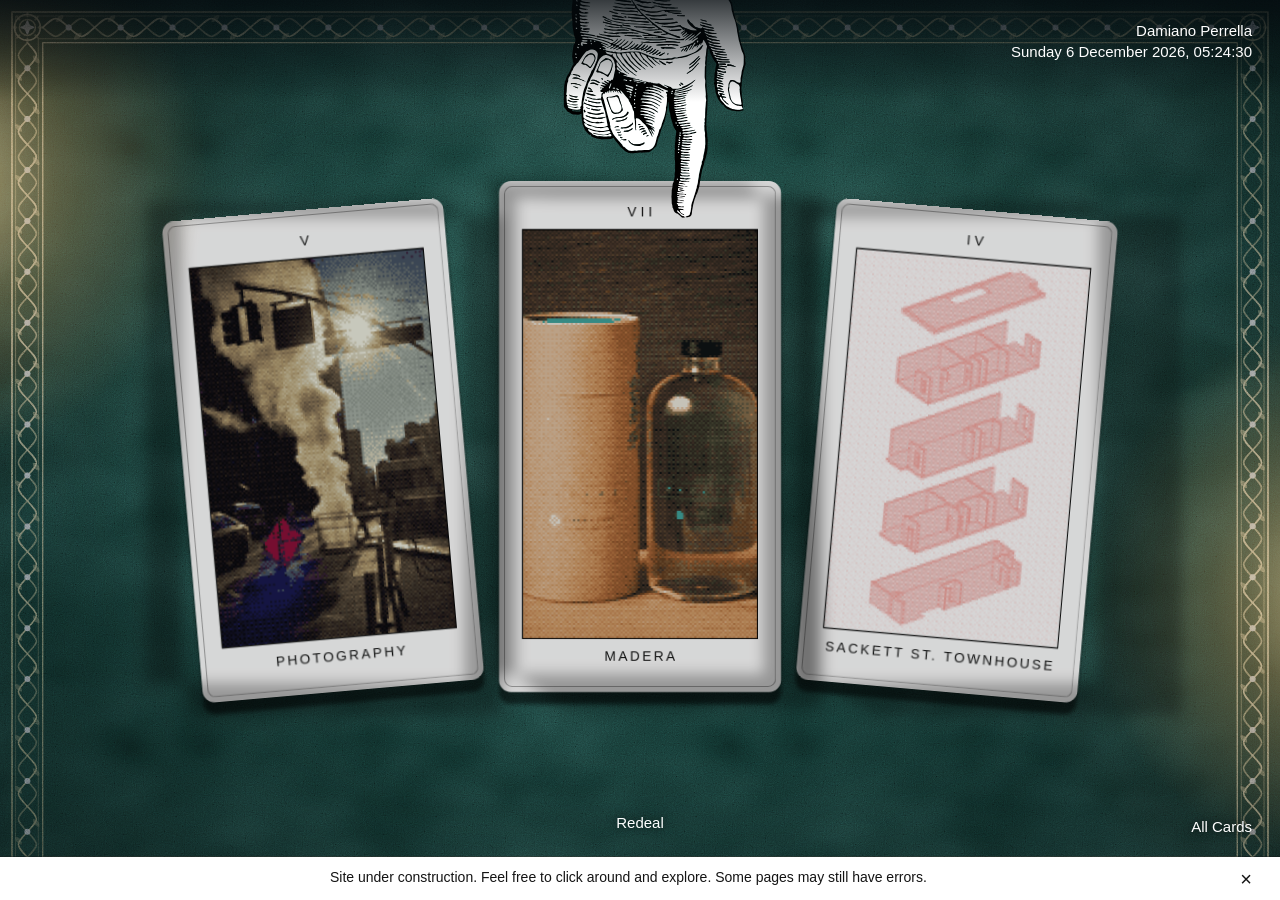
==== commit f89ed999: "Add files via upload" ====
--- a/index.html
+++ b/index.html
@@ -84,20 +84,21 @@
   /* the light each flame throws on the cloth (additive) */
   .room .glow {
     inset: auto; width: 62vmax; height: 62vmax; margin: -31vmax 0 0 -31vmax;
-    background: radial-gradient(circle, rgba(255, 186, 96, .7) 0%, rgba(255, 150, 58, .32) 9%, rgba(240, 120, 40, .13) 26%, rgba(200, 90, 30, .045) 44%, transparent 62%);
+    background: radial-gradient(circle, rgba(255, 232, 170, .7) 0%, rgba(255, 210, 128, .32) 9%, rgba(246, 176, 84, .13) 26%, rgba(210, 130, 50, .045) 44%, transparent 62%);
     mix-blend-mode: screen; opacity: calc(.7 + var(--f, 1) * .3); transform: scale(calc(.9 + var(--f, 1) * .1));
   }
   .room .spark {
     inset: auto; width: 9px; height: 9px; margin: -4.5px; opacity: 0;
-    background: #ffe6b0;
+    background: #fff1c8;
     clip-path: polygon(50% 0, 60% 40%, 100% 50%, 60% 60%, 50% 100%, 40% 60%, 0 50%, 40% 40%);
     animation: spark var(--d, 3.5s) ease-in-out var(--w, 0s) infinite;
   }
   @keyframes spark { 0%, 62%, 100% { opacity: 0; transform: scale(.3) rotate(0deg); } 80% { opacity: .95; transform: scale(1) rotate(45deg); } }
   /* the candles, seen from above: a round brass holder with a ring handle, wax, and a flame */
   .candle {
-    position: absolute; inset: auto; width: clamp(104px, 11.5vw, 168px); aspect-ratio: 200 / 160;
-    pointer-events: auto; cursor: grab; touch-action: none; user-select: none; -webkit-user-select: none;
+    visibility: hidden; pointer-events: none;
+    position: absolute; inset: auto; width: clamp(104px, 11vw, 160px);
+    cursor: default; touch-action: none; user-select: none; -webkit-user-select: none;
     filter: drop-shadow(5px 9px 7px rgba(0, 0, 0, .65));
     transition: filter .2s ease;
   }
@@ -111,7 +112,7 @@
   #relight { position: fixed; inset: 0; z-index: 5; pointer-events: none; overflow: hidden; }
   #relight i {
     position: absolute; width: 50vmax; height: 50vmax; margin: -25vmax 0 0 -25vmax; display: block;
-    background: radial-gradient(circle, rgba(255, 196, 112, .5) 0%, rgba(255, 150, 60, .2) 26%, transparent 60%);
+    background: radial-gradient(circle, rgba(255, 228, 160, .5) 0%, rgba(255, 196, 108, .2) 26%, transparent 60%);
     mix-blend-mode: soft-light; opacity: calc(.7 + var(--f, 1) * .3);
   }
   .candle .flame { z-index: 2; }
@@ -298,7 +299,7 @@
     filter: var(--manicule-filter) drop-shadow(0 8px 10px rgba(0, 0, 0, .35));
   }
 
-  #manicule #manicule-lit { position: absolute; left: 0; top: 0; filter: sepia(1) saturate(5) hue-rotate(-14deg) brightness(1.25); mix-blend-mode: normal; -webkit-mask-image: var(--hm, none); mask-image: var(--hm, none); }
+  #manicule #manicule-lit { position: absolute; left: 0; top: 0; filter: sepia(1) saturate(3.2) hue-rotate(-8deg) brightness(1.3); mix-blend-mode: normal; -webkit-mask-image: var(--hm, none); mask-image: var(--hm, none); }
   @media (prefers-reduced-motion: reduce) {
     .tilt { transition: none; }
   }
@@ -406,16 +407,14 @@
 
 <div class="room" id="room" aria-hidden="true">
   <i class="haze"></i><i class="nap"></i><i class="thread"></i><i class="lit"></i><i class="vignette"></i><i class="grain"></i>
-  <div class="candle" data-i="0" style="rotate: -18deg" title="Drag me">
-    <img src="images/candle.png" alt="" draggable="false">
-    <svg viewBox="0 0 200 160" aria-hidden="true">
-      <g class="flame"><circle cx="80" cy="80" r="17" fill="rgba(255,170,60,.6)"/><circle cx="80" cy="80" r="8.500" fill="#ffc964"/><circle cx="80" cy="80" r="4.200" fill="#fff7d4"/></g>
+  <div class="candle" data-i="0" data-fx="34" data-fy="25" data-gy="52" data-top="32" data-w="80" data-hh="78" style="aspect-ratio: 80 / 78" title="Drag me">
+    <svg viewBox="0 0 80 78" aria-hidden="true">
+      <g class="flame"><circle cx="34" cy="24" r="6.500" fill="rgba(255,216,134,.5)"/><ellipse cx="34" cy="24" rx="3" ry="5" fill="#ffe39a"/><ellipse cx="34" cy="25.500" rx="1.400" ry="2.800" fill="#fffbe8"/></g>
     </svg>
   </div>
-  <div class="candle" data-i="1" style="rotate: 24deg" title="Drag me">
-    <img src="images/candle.png" alt="" draggable="false">
-    <svg viewBox="0 0 200 160" aria-hidden="true">
-      <g class="flame"><circle cx="80" cy="80" r="17" fill="rgba(255,170,60,.6)"/><circle cx="80" cy="80" r="8.500" fill="#ffc964"/><circle cx="80" cy="80" r="4.200" fill="#fff7d4"/></g>
+  <div class="candle" data-i="1" data-fx="34" data-fy="25" data-gy="84" data-top="32" data-w="80" data-hh="110" style="aspect-ratio: 80 / 110" title="Drag me">
+    <svg viewBox="0 0 80 110" aria-hidden="true">
+      <g class="flame"><circle cx="34" cy="24" r="6.500" fill="rgba(255,216,134,.5)"/><ellipse cx="34" cy="24" rx="3" ry="5" fill="#ffe39a"/><ellipse cx="34" cy="25.500" rx="1.400" ry="2.800" fill="#fffbe8"/></g>
     </svg>
   </div>
 </div>
@@ -509,24 +508,24 @@
   }
 
   /* ---- the candles ---- */
-  const START = [{ x: .07, y: .13 }, { x: .17, y: .13 }];           // where each tray's centre starts, as a fraction of the window
+  const START = [{ x: -.05, y: .2 }, { x: 1.06, y: .66 }];   // two candles just off the edge of the table, never seen           // where each tray's centre starts, as a fraction of the window
   let saved = null;
-  try { saved = JSON.parse(localStorage.getItem("candles-v2") || "null"); } catch (e) {}
   const pos = START.map((d, i) => saved && saved[i] && isFinite(saved[i].x) && isFinite(saved[i].y) ? { x: +saved[i].x, y: +saved[i].y } : { ...d });
   const candleLayer = document.getElementById("candles");        // candles sit above the cards so they can never get buried
   room.querySelectorAll(".candle").forEach(c => candleLayer.appendChild(c));
   const flames = [...candleLayer.querySelectorAll(".candle")].map((el, i) => {
     const glow = document.createElement("i"); glow.className = "glow"; room.appendChild(glow);
     const rl = document.createElement("i"); relight.appendChild(rl);
-    return { el, glow, rl, i, x: 0, y: 0, f: 1, target: 1, next: 0 };
+    const d = el.dataset, W80 = +d.w, HH = +d.hh;
+    return { el, glow, rl, i, x: 0, y: 0, f: 1, target: 1, next: 0, fx: d.fx / W80, fy: d.fy / HH, gy: +d.gy - +d.fy, ctop: +d.gy - +d.top };
   });
-  const clampPos = p => { p.x = Math.max(.02, Math.min(.98, p.x)); p.y = Math.max(.03, Math.min(.97, p.y)); };
+  const clampPos = p => { /* the lights are fixed, off to the sides */ };
 
   function layout() {                                            // put each candle where its fraction says, then light from it
     flames.forEach(o => {
       const p = pos[o.i]; clampPos(p);
       const w = o.el.offsetWidth, h = o.el.offsetHeight;
-      o.el.style.left = (p.x * innerWidth - w * .4) + "px"; o.el.style.top = (p.y * innerHeight - h * .5) + "px";
+      o.el.style.left = (p.x * innerWidth - w * o.fx) + "px"; o.el.style.top = (p.y * innerHeight - h * o.fy) + "px";
       o.x = p.x * innerWidth; o.y = p.y * innerHeight;
     });
     light(); if (typeof shadows === "function") shadows();
@@ -544,32 +543,29 @@
     return lo.slice(0, -1).concat(up.slice(0, -1));
   }
   function shadows() {
+    /* a point light at each flame's real height. A point at height z lands on the table at
+       light + (point - light) * H / (H - z): flat cards only throw a short edge, the tall candles throw long ones */
     cx.clearRect(0, 0, innerWidth, innerHeight);
-    const solids = [];
+    const cards = [];
     document.querySelectorAll(".card").forEach(c => {
       const r = c.getBoundingClientRect(); if (r.width < 20) return;
-      const m = r.width * .06;                                    // the card's rotated box is a little loose; pull it in
-      solids.push({ pts: [[r.left + m, r.top + m], [r.right - m, r.top + m], [r.right - m, r.bottom - m], [r.left + m, r.bottom - m]], k: 1.5, card: true });
+      const m = r.width * .06;
+      cards.push([[r.left + m, r.top + m], [r.right - m, r.top + m], [r.right - m, r.bottom - m], [r.left + m, r.bottom - m]]);
     });
+    const ring = (x, y, rx, n = 16) => Array.from({ length: n }, (_, i) => [x + Math.cos(i / n * 6.2832) * rx, y + Math.sin(i / n * 6.2832) * rx * .8]);
+    const fill = (poly, a, hole) => {
+      cx.save(); cx.beginPath();
+      if (hole) { cx.rect(-50, -50, innerWidth + 100, innerHeight + 100); hole.forEach((p, i) => i ? cx.lineTo(p[0], p[1]) : cx.moveTo(p[0], p[1])); cx.closePath(); cx.clip("evenodd"); cx.beginPath(); }
+      poly.forEach((p, i) => i ? cx.lineTo(p[0], p[1]) : cx.moveTo(p[0], p[1])); cx.closePath();
+      cx.fillStyle = `rgba(0,0,0,${a})`; cx.fill(); cx.restore();
+    };
     flames.forEach(o => {
-      const r = o.el.getBoundingClientRect(), rad = r.width * .3, pts = [];
-      for (let i = 0; i < 14; i++) pts.push([o.x + Math.cos(i / 14 * 6.2832) * rad, o.y + Math.sin(i / 14 * 6.2832) * rad]);
-      solids.push({ pts, k: .7, own: o });
-    });
-    flames.forEach(o => {
-      const wob = (o.f - 1) * 26, lx = o.x + wob, ly = o.y - wob * .6;     // the shadows sway as the flame dances
-      solids.forEach(sd => {
-        if (sd.own === o) return;
-        const L = (sd.own ? 110 : 230) * (1 + (o.f - 1) * 1.2), out = sd.pts.map(p => { const dx = p[0] - lx, dy = p[1] - ly, d = Math.hypot(dx, dy) || 1; return [p[0] + dx / d * L, p[1] + dy / d * L]; });
-        const poly = hull(sd.pts.concat(out));
-        cx.save();
-        if (sd.card || sd.own) {                                   // an object never shadows itself
-          cx.beginPath(); cx.rect(-50, -50, innerWidth + 100, innerHeight + 100);
-          if (sd.card) sd.pts.forEach((p, i) => i ? cx.lineTo(p[0], p[1]) : cx.moveTo(p[0], p[1]));
-          cx.closePath(); cx.clip("evenodd");
-        }
-        cx.beginPath(); poly.forEach((p, i) => i ? cx.lineTo(p[0], p[1]) : cx.moveTo(p[0], p[1])); cx.closePath();
-        cx.fillStyle = "rgba(0,0,0,.17)"; cx.fill(); cx.restore();
+      const sc = o.el.offsetWidth / 80, Lh = o.gy * sc * (1 + (o.f - 1) * .5);     // flame height above the table, bobbing with the flicker
+      const lx = o.x, ly = o.y + o.gy * sc;                                         // the light's spot on the table
+      const proj = (x, y, z) => { const k = Lh / Math.max(Lh - z, Lh * .22); return [lx + (x - lx) * k, ly + (y - ly) * k]; };
+      cards.forEach(q => {                                                          // cards: 3px thick, a short edge
+        const top = q.map(p => proj(p[0], p[1], 3));
+        fill(hull(q.concat(top)), .3, q);
       });
     });
   }
@@ -585,25 +581,6 @@
     shade.style.setProperty("--m", hole);
     placeSparks();
   }
-
-  /* dragging: the candle goes where the pointer goes and the light moves with it */
-  flames.forEach(o => {
-    let dx = 0, dy = 0;
-    o.el.addEventListener("pointerdown", e => {
-      e.preventDefault(); o.el.setPointerCapture(e.pointerId); o.el.classList.add("drag");
-      const r = o.el.getBoundingClientRect(); dx = e.clientX - r.left - r.width * .4; dy = e.clientY - r.top - r.height * .5;
-      const q = pos[o.i]; dx = e.clientX - q.x * innerWidth; dy = e.clientY - q.y * innerHeight;
-    });
-    o.el.addEventListener("pointermove", e => {
-      if (!o.el.classList.contains("drag")) return;
-      const p = pos[o.i]; p.x = (e.clientX - dx) / innerWidth; p.y = (e.clientY - dy) / innerHeight; layout();
-    });
-    const drop = () => {
-      if (!o.el.classList.contains("drag")) return; o.el.classList.remove("drag");
-      try { localStorage.setItem("candles-v2", JSON.stringify(pos)); } catch (e) {}
-    };
-    o.el.addEventListener("pointerup", drop); o.el.addEventListener("pointercancel", drop);
-  });
 
   /* a few threads catch the light and glint, now and then */
   const sparks = [];
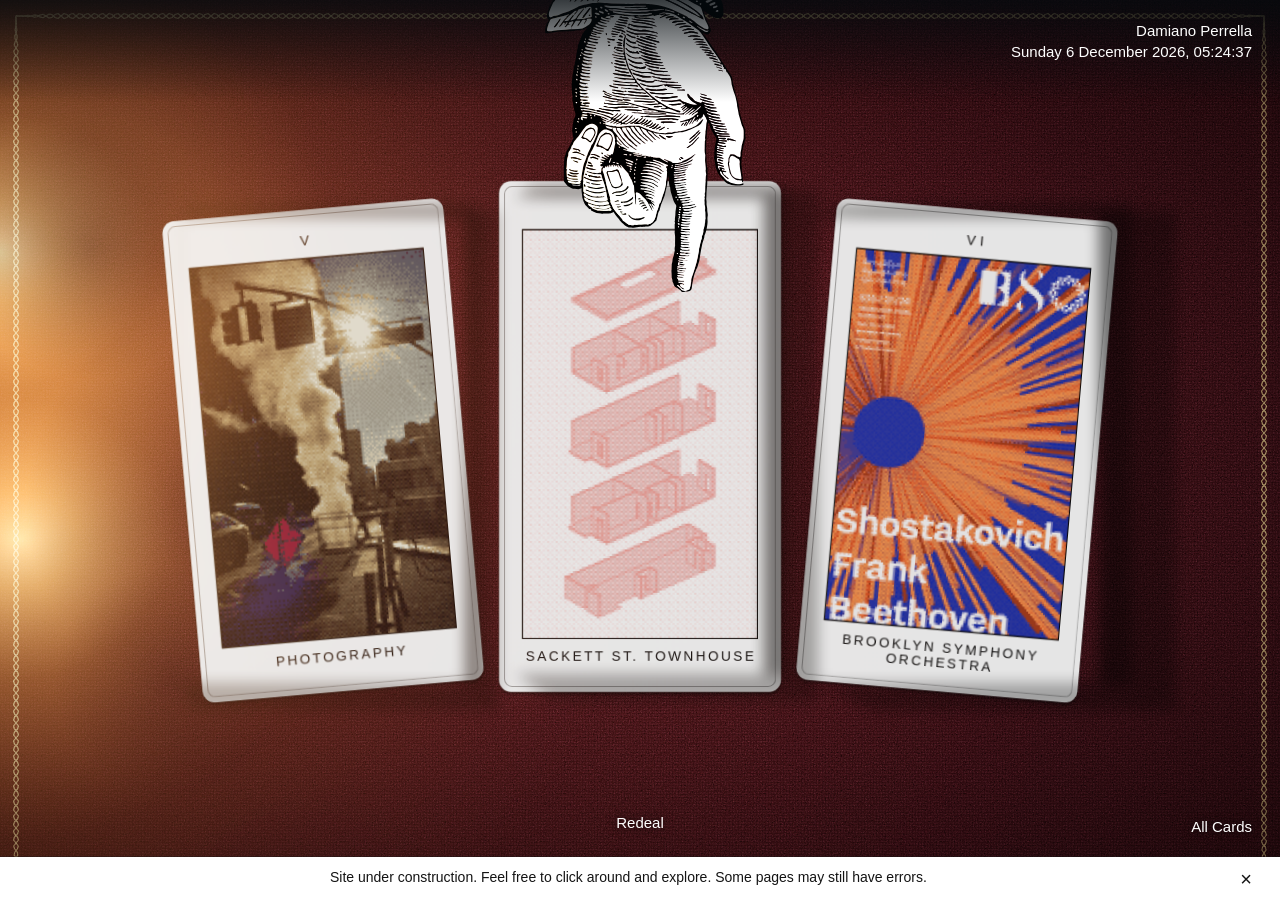
==== commit 7da69677: "Add files via upload" ====
--- a/index.html
+++ b/index.html
@@ -16,10 +16,10 @@
      ============================================================ */
   :root {
     /* the dark room: a cold teal-black, lit by candles */
-    --room:       #143632;
-    --room-haze:  #2a6a62;               /* the cold light hanging in the air */
-    --gold:       #8f9a80;               /* old tarnished thread, unlit */
-    --gold-lit:   #e6cf98;               /* the same thread where a flame catches it */
+    --room:       #3a0e14;
+    --room-haze:  #5a1a22;               /* the cold light hanging in the air */
+    --gold:       #8a7550;               /* old tarnished thread, unlit */
+    --gold-lit:   #f2d89e;               /* the same thread where a flame catches it */
 
     --card:  #ffffff;
     --ink:   #141414;                    /* text + hairlines on the cards */
@@ -60,17 +60,17 @@
   }
   .room > * { position: absolute; inset: 0; display: block; }
   /* the cold light hanging in the air, and the nap of the velvet */
-  .room .haze {
-    background:
-      radial-gradient(ellipse 80% 65% at 50% 30%, rgba(70, 150, 135, .26), transparent 72%),
-      radial-gradient(ellipse 95% 75% at 50% 58%, rgba(30, 90, 80, .3), transparent 82%);
-  }
+  .room .haze { background: radial-gradient(ellipse 90% 80% at 50% 50%, rgba(120, 34, 42, .22), transparent 80%); }
+  /* wool baize: a fine, even nap and a barely-there weave, nothing cloudy */
   .room .nap {
-    background-image: url("data:image/svg+xml,%3Csvg xmlns='http://www.w3.org/2000/svg' width='300' height='300'%3E%3Cfilter id='f' x='0' y='0' width='100%25' height='100%25'%3E%3CfeTurbulence type='fractalNoise' baseFrequency='.012 .02' numOctaves='3' seed='9' stitchTiles='stitch'/%3E%3CfeColorMatrix type='saturate' values='0'/%3E%3CfeComponentTransfer%3E%3CfeFuncR type='linear' slope='2' intercept='-.5'/%3E%3CfeFuncG type='linear' slope='2' intercept='-.5'/%3E%3CfeFuncB type='linear' slope='2' intercept='-.5'/%3E%3C/feComponentTransfer%3E%3C/filter%3E%3Crect width='100%25' height='100%25' filter='url(%23f)'/%3E%3C/svg%3E");
-    background-size: 600px 600px; mix-blend-mode: soft-light; opacity: .7;
+    background-image:
+      repeating-linear-gradient(0deg, rgba(0, 0, 0, .16) 0 1px, transparent 1px 3px),
+      repeating-linear-gradient(90deg, rgba(0, 0, 0, .13) 0 1px, transparent 1px 3px),
+      url("data:image/svg+xml,%3Csvg xmlns='http://www.w3.org/2000/svg' width='200' height='200'%3E%3Cfilter id='f' x='0' y='0' width='100%25' height='100%25'%3E%3CfeTurbulence type='fractalNoise' baseFrequency='.75' numOctaves='3' seed='4' stitchTiles='stitch'/%3E%3CfeColorMatrix type='saturate' values='0'/%3E%3CfeComponentTransfer%3E%3CfeFuncR type='linear' slope='2.4' intercept='-.7'/%3E%3CfeFuncG type='linear' slope='2.4' intercept='-.7'/%3E%3CfeFuncB type='linear' slope='2.4' intercept='-.7'/%3E%3C/feComponentTransfer%3E%3C/filter%3E%3Crect width='100%25' height='100%25' filter='url(%23f)'/%3E%3C/svg%3E");
+    background-size: auto, auto, 200px 200px; mix-blend-mode: soft-light; opacity: .9;
   }
   /* the embroidered border, dim; and the same border bright, only where a flame reaches it */
-  .room .thread { background-repeat: no-repeat; opacity: 1; }
+  .room .thread { background-repeat: no-repeat; opacity: 1; filter: brightness(1.7); }
   .room .lit {
     background-repeat: no-repeat; opacity: 1; mix-blend-mode: screen;
     -webkit-mask-image: var(--mask); mask-image: var(--mask);
@@ -79,12 +79,12 @@
     background-image: url("data:image/svg+xml,%3Csvg xmlns='http://www.w3.org/2000/svg' width='260' height='260'%3E%3Cfilter id='n' x='0' y='0' width='100%25' height='100%25'%3E%3CfeTurbulence type='fractalNoise' baseFrequency='.9' numOctaves='2' seed='3' stitchTiles='stitch'/%3E%3CfeColorMatrix type='saturate' values='0'/%3E%3CfeComponentTransfer%3E%3CfeFuncR type='linear' slope='2.2' intercept='-.55'/%3E%3CfeFuncG type='linear' slope='2.2' intercept='-.55'/%3E%3CfeFuncB type='linear' slope='2.2' intercept='-.55'/%3E%3C/feComponentTransfer%3E%3C/filter%3E%3Crect width='100%25' height='100%25' filter='url(%23n)'/%3E%3C/svg%3E");
     background-size: 260px 260px; mix-blend-mode: overlay; opacity: .45;
   }
-  .room .vignette { background: radial-gradient(ellipse 85% 80% at 50% 50%, transparent 42%, rgba(0, 0, 0, .5) 100%); }
+  .room .vignette { background: radial-gradient(ellipse 85% 80% at 50% 50%, transparent 30%, rgba(0, 0, 0, .72) 100%); }
   .room canvas { width: 100%; height: 100%; filter: blur(5px); }
   /* the light each flame throws on the cloth (additive) */
   .room .glow {
     inset: auto; width: 62vmax; height: 62vmax; margin: -31vmax 0 0 -31vmax;
-    background: radial-gradient(circle, rgba(255, 232, 170, .7) 0%, rgba(255, 210, 128, .32) 9%, rgba(246, 176, 84, .13) 26%, rgba(210, 130, 50, .045) 44%, transparent 62%);
+    background: radial-gradient(circle, rgba(255, 240, 190, .95) 0%, rgba(255, 214, 130, .6) 5%, rgba(250, 172, 78, .3) 14%, rgba(226, 120, 44, .12) 28%, rgba(180, 80, 30, .035) 44%, transparent 58%);
     mix-blend-mode: screen; opacity: calc(.7 + var(--f, 1) * .3); transform: scale(calc(.9 + var(--f, 1) * .1));
   }
   .room .spark {
@@ -107,14 +107,16 @@
   .candle svg { position: absolute; inset: 0; display: block; width: 100%; height: 100%; overflow: visible; pointer-events: none; }
   .candle .flame { transform-box: fill-box; transform-origin: 50% 50%; transform: scale(calc(.86 + var(--f, 1) * .16)); }
   .candle .flame circle:first-child { filter: blur(2px); }
-  #shade { position: fixed; inset: 0; z-index: 5; pointer-events: none; background: rgba(4, 8, 8, .16); -webkit-mask-image: var(--m); mask-image: var(--m); -webkit-mask-composite: source-in; mask-composite: intersect; }
+  #shade { position: fixed; inset: 0; z-index: 5; pointer-events: none; background: rgba(6, 2, 3, .1); -webkit-mask-image: var(--m); mask-image: var(--m); -webkit-mask-composite: source-in; mask-composite: intersect; }
   #candles { position: fixed; inset: 0; z-index: 9; pointer-events: none; }
   #relight { position: fixed; inset: 0; z-index: 5; pointer-events: none; overflow: hidden; }
   #relight i {
     position: absolute; width: 50vmax; height: 50vmax; margin: -25vmax 0 0 -25vmax; display: block;
-    background: radial-gradient(circle, rgba(255, 228, 160, .5) 0%, rgba(255, 196, 108, .2) 26%, transparent 60%);
+    background: radial-gradient(circle, rgba(255, 232, 170, .85) 0%, rgba(255, 196, 108, .38) 24%, rgba(255, 160, 70, .1) 44%, transparent 60%);
     mix-blend-mode: soft-light; opacity: calc(.7 + var(--f, 1) * .3);
   }
+  .room .glow, #relight { display: none; }
+  #flare { position: fixed; inset: 0; width: 100%; height: 100%; z-index: 6; pointer-events: none; mix-blend-mode: screen; }
   .candle .flame { z-index: 2; }
   @media (prefers-reduced-motion: reduce) { .room .spark { animation: none; opacity: 0; } }
 
@@ -221,7 +223,7 @@
     border-radius: 12px;
     background: var(--card);
     /* Hard overhead light: a crisp, dark shadow falling straight down onto the table */
-    box-shadow: 0 12px 4px rgba(0, 0, 0, .55);
+    box-shadow: 0 2px 3px rgba(0, 0, 0, .5);
     transform-style: preserve-3d;
     transition: transform .35s cubic-bezier(.2,.8,.2,1), box-shadow .35s ease;
     will-change: transform;
@@ -239,7 +241,7 @@
   .card:focus-visible .tilt {
     /* Lifted toward the light: the shadow on the table stays put, so relative
        to the card it sits further away and softens a little */
-    box-shadow: 0 28px 9px rgba(0, 0, 0, .42);
+    box-shadow: 0 7px 9px rgba(0, 0, 0, .38);
   }
 
   .inner {
@@ -468,47 +470,36 @@
   const gold = cs.getPropertyValue("--gold").trim() || "#c9a24a", lit = cs.getPropertyValue("--gold-lit").trim() || "#ffe3a0";
 
   /* ---- the embroidered border: drawn to the size of the window, twice (dim, and lit) ---- */
-  function frame(w, h, col, silver) {
-    const a = 12, b = Math.max(26, Math.min(38, w * .024)), n = v => v.toFixed(1);
-    const star = (x, y, r) => `M${n(x)} ${n(y - r)}L${n(x + r * .28)} ${n(y - r * .28)}L${n(x + r)} ${n(y)}L${n(x + r * .28)} ${n(y + r * .28)}L${n(x)} ${n(y + r)}L${n(x - r * .28)} ${n(y + r * .28)}L${n(x - r)} ${n(y)}L${n(x - r * .28)} ${n(y - r * .28)}Z`;
-    const edge = len => {                                           // a braided vine, from 0 to len along x, centred on y = 0
-      const cnt = Math.max(2, Math.round(len / (b * 1.7))), p = len / cnt, amp = b * .3; let o = "";
-      for (let i = 0; i < cnt; i++) {
-        const x = i * p;
-        o += `<path d="M${n(x)} 0C${n(x + p * .25)} ${n(-amp * 1.3)} ${n(x + p * .25)} ${n(-amp * 1.3)} ${n(x + p * .5)} 0S${n(x + p * .75)} ${n(amp * 1.3)} ${n(x + p)} 0"/>`;
-        o += `<path d="M${n(x)} 0C${n(x + p * .25)} ${n(amp * 1.3)} ${n(x + p * .25)} ${n(amp * 1.3)} ${n(x + p * .5)} 0S${n(x + p * .75)} ${n(-amp * 1.3)} ${n(x + p)} 0" stroke-opacity=".6"/>`;
-        o += `<path d="M${n(x + p * .5)} 0m-3 0a3 3 0 1 0 6 0a3 3 0 1 0-6 0" fill="${silver}" stroke="none" opacity=".9"/>`;
-        o += `<path transform="translate(${n(x + p * .25)} ${n(-amp * .6)}) rotate(-40)" d="M0 0C3 -3 8 -3 10 0C8 3 3 3 0 0Z" fill="${col}" fill-opacity=".45" stroke="none"/>`;
-        o += `<path transform="translate(${n(x + p * .75)} ${n(amp * .6)}) rotate(140)" d="M0 0C3 -3 8 -3 10 0C8 3 3 3 0 0Z" fill="${col}" fill-opacity=".45" stroke="none"/>`;
+  function frame(w, h, col) {
+    /* a single fine braid of two thread strands, close to the edge */
+    const a = 16, amp = 2.6, lam = 15, n = v => v.toFixed(1);
+    const W = w - 2 * a, H = h - 2 * a, P = 2 * (W + H);
+    const at = s => {                                               // a point and outward normal at distance s round the rectangle
+      s = ((s % P) + P) % P;
+      if (s < W) return [a + s, a, 0, -1];
+      if (s < W + H) return [a + W, a + s - W, 1, 0];
+      if (s < 2 * W + H) return [a + W - (s - W - H), a + H, 0, 1];
+      return [a, a + H - (s - 2 * W - H), -1, 0];
+    };
+    const strand = ph => {
+      let d = "";
+      for (let s = 0; s <= P; s += 3) {
+        const [x, y, nx, ny] = at(s), corner = Math.min(1, Math.min(s % (W + H) < W ? Math.min(s % (W + H), W - s % (W + H)) : Math.min(s % (W + H) - W, H - (s % (W + H) - W)), 40) / 40);
+        const o = amp * Math.sin(s / lam * 6.2832 + ph) * corner;
+        d += (s ? "L" : "M") + n(x + nx * o) + " " + n(y + ny * o);
       }
-      return o;
+      return `<path d="${d}Z"/>`;
     };
-    const rosette = (cx, cy) => {
-      let o = `<circle cx="${n(cx)}" cy="${n(cy)}" r="${n(b * .42)}"/><circle cx="${n(cx)}" cy="${n(cy)}" r="${n(b * .26)}" stroke-opacity=".7"/>`;
-      for (let i = 0; i < 8; i++) o += `<ellipse transform="translate(${n(cx)} ${n(cy)}) rotate(${i * 45}) translate(${n(b * .42)} 0)" rx="${n(b * .09)}" ry="${n(b * .04)}" fill="${col}" fill-opacity=".5" stroke="none"/>`;
-      return o + `<path d="${star(cx, cy, b * .2)}" fill="${silver}" stroke="${silver}" fill-opacity=".85"/>`;
-    };
-    const hl = w - 2 * (a + b), vl = h - 2 * (a + b);
-    const svg = `<svg xmlns="http://www.w3.org/2000/svg" width="${w}" height="${h}" viewBox="0 0 ${w} ${h}" fill="none" stroke="${col}" stroke-width="1.5" stroke-linecap="round" stroke-linejoin="round">
-      <rect x="${a}" y="${a}" width="${w - 2 * a}" height="${h - 2 * a}" stroke-width="1.6"/>
-      <rect x="${a + 4}" y="${a + 4}" width="${w - 2 * a - 8}" height="${h - 2 * a - 8}" stroke-opacity=".5" stroke-width=".8"/>
-      <rect x="${a + b}" y="${a + b}" width="${w - 2 * (a + b)}" height="${h - 2 * (a + b)}" stroke-width="1.2"/>
-      <rect x="${a + b - 4}" y="${a + b - 4}" width="${w - 2 * (a + b) + 8}" height="${h - 2 * (a + b) + 8}" stroke-opacity=".5" stroke-width=".8"/>
-      <g transform="translate(${n(a + b)} ${n(a + b / 2)})">${edge(hl)}</g>
-      <g transform="translate(${n(w - a - b / 2)} ${n(a + b)}) rotate(90)">${edge(vl)}</g>
-      <g transform="translate(${n(w - a - b)} ${n(h - a - b / 2)}) rotate(180)">${edge(hl)}</g>
-      <g transform="translate(${n(a + b / 2)} ${n(h - a - b)}) rotate(270)">${edge(vl)}</g>
-      ${rosette(a + b / 2, a + b / 2)}${rosette(w - a - b / 2, a + b / 2)}${rosette(a + b / 2, h - a - b / 2)}${rosette(w - a - b / 2, h - a - b / 2)}
-    </svg>`;
+    const svg = `<svg xmlns="http://www.w3.org/2000/svg" width="${w}" height="${h}" viewBox="0 0 ${w} ${h}" fill="none" stroke="${col}" stroke-width="1.1" stroke-linejoin="round">${strand(0)}${strand(3.1416)}</svg>`;
     return `url("data:image/svg+xml,${encodeURIComponent(svg)}")`;
   }
   function drawFrame() {
-    room.querySelector(".thread").style.backgroundImage = frame(innerWidth, innerHeight, gold, "#b9c6d2");
-    room.querySelector(".lit").style.backgroundImage = frame(innerWidth, innerHeight, lit, "#f4fbff");
+    room.querySelector(".thread").style.backgroundImage = frame(innerWidth, innerHeight, gold);
+    room.querySelector(".lit").style.backgroundImage = frame(innerWidth, innerHeight, lit);
   }
 
   /* ---- the candles ---- */
-  const START = [{ x: -.05, y: .2 }, { x: 1.06, y: .66 }];   // two candles just off the edge of the table, never seen           // where each tray's centre starts, as a fraction of the window
+  const START = [{ x: .0, y: .28 }, { x: .015, y: .6 }];   // two candles just off the edge of the table, never seen           // where each tray's centre starts, as a fraction of the window
   let saved = null;
   const pos = START.map((d, i) => saved && saved[i] && isFinite(saved[i].x) && isFinite(saved[i].y) ? { x: +saved[i].x, y: +saved[i].y } : { ...d });
   const candleLayer = document.getElementById("candles");        // candles sit above the cards so they can never get buried
@@ -605,11 +596,11 @@
   if (matchMedia("(prefers-reduced-motion: reduce)").matches) return;
   let last = 0;
   (function tick(t) {
-    if (t - last > 42) {
+    if (t - last > 30) {
       last = t;
       flames.forEach(o => {
-        if (t > o.next) { o.target = .7 + Math.random() * .46; o.next = t + 50 + Math.random() * 170; }
-        o.f += (o.target - o.f) * .35;
+        if (t > o.next) { const gust = Math.random() < .09; o.target = gust ? .4 + Math.random() * .15 : .78 + Math.random() * .5; o.next = t + (gust ? 90 : 35 + Math.random() * 90); o.roll = (o.roll || 0) + 1; }
+        o.f += (o.target - o.f) * .55;
         const v = o.f.toFixed(3);
         room.style.setProperty("--f" + o.i, v);
         o.el.style.setProperty("--f", v); o.glow.style.setProperty("--f", v); o.rl.style.setProperty("--f", v);
@@ -618,6 +609,45 @@
     }
     requestAnimationFrame(tick);
   })(0);
+})();
+</script>
+<canvas id="flare" aria-hidden="true"></canvas>
+<script>
+/* the unseen candles: soft warm pools that breathe and jolt, their edges broken up by uneven dark patches */
+(() => {
+  const cv = document.getElementById("flare"), g = cv.getContext("2d");
+  const sz = () => { cv.width = Math.round(innerWidth / 2); cv.height = Math.round(innerHeight / 2); }; sz(); addEventListener("resize", sz);
+  const st = [0, 1].map(() => ({ roll: -1, rot: 0, blobs: [] }));
+  function frame() {
+    requestAnimationFrame(frame);
+    const C = window.CANDLES; if (!C) return;
+    g.globalCompositeOperation = "source-over"; g.clearRect(0, 0, cv.width, cv.height);
+    g.globalCompositeOperation = "lighter";
+    C.forEach((o, i) => {
+      const l = st[i], b = o.f, R = Math.max(innerWidth, innerHeight) * .9 * (.6 + b * .4), x = o.x / 2, y = o.y / 2, r = R / 2;
+      if (l.roll !== (o.roll || 0)) {                                    // each jolt re-rolls the tilt and the uneven patches
+        l.roll = o.roll || 0; l.rot = (Math.random() - .5) * .5;
+        l.blobs = Array.from({ length: 7 }, () => ({ a: Math.random() * 6.2832, d: .18 + Math.random() * .75, s: .1 + Math.random() * .2, k: .12 + Math.random() * .22 }));
+      }
+      g.save(); g.translate(x, y); g.rotate(l.rot); g.scale(1, .78 + .12 * b);
+      const gr = g.createRadialGradient(0, 0, 0, 0, 0, r);
+      gr.addColorStop(0, `rgba(255,238,184,${Math.min(1, .95 * b)})`);
+      gr.addColorStop(.05, `rgba(255,206,122,${.8 * b})`);
+      gr.addColorStop(.14, `rgba(246,160,70,${.48 * b})`);
+      gr.addColorStop(.3, `rgba(220,115,44,${.2 * b})`);
+      gr.addColorStop(.55, `rgba(160,66,28,${.06 * b})`);
+      gr.addColorStop(1, "rgba(120,40,20,0)");
+      g.fillStyle = gr; g.beginPath(); g.arc(0, 0, r, 0, 6.2832); g.fill(); g.restore();
+    });
+    g.globalCompositeOperation = "destination-out";                       // carve uneven shadow into the pools
+    C.forEach((o, i) => st[i].blobs.forEach(q => {
+      const r = Math.max(innerWidth, innerHeight) * .3, bx = o.x / 2 + Math.cos(q.a) * q.d * r, by = o.y / 2 + Math.sin(q.a) * q.d * r * .8, br = q.s * r;
+      const gr = g.createRadialGradient(bx, by, 0, bx, by, br);
+      gr.addColorStop(0, `rgba(0,0,0,${q.k})`); gr.addColorStop(1, "rgba(0,0,0,0)");
+      g.fillStyle = gr; g.beginPath(); g.arc(bx, by, br, 0, 6.2832); g.fill();
+    }));
+  }
+  requestAnimationFrame(frame);
 })();
 </script>
 <script src="projects.js"></script>
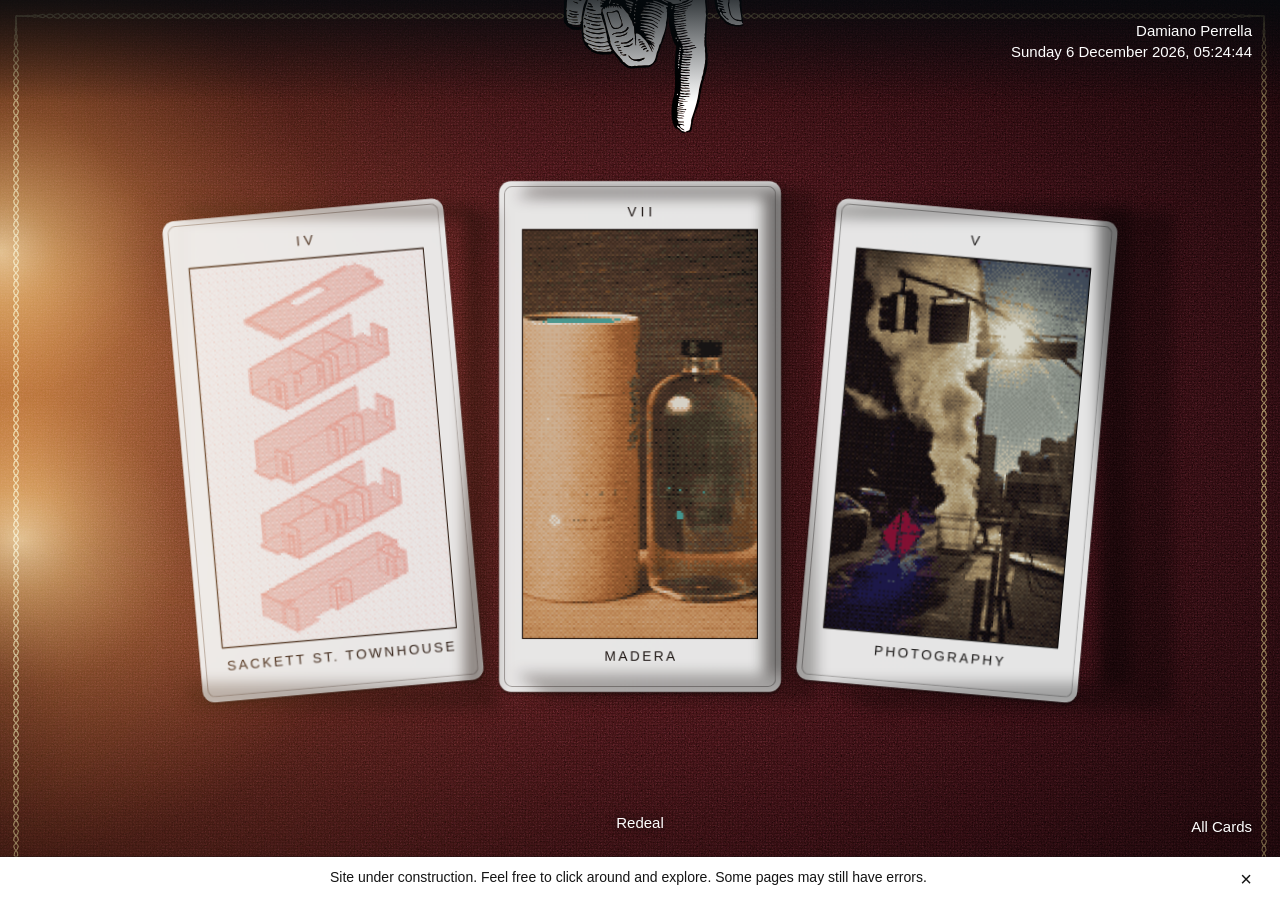
==== commit 2366f656: "Add files via upload" ====
--- a/index.html
+++ b/index.html
@@ -599,8 +599,8 @@
     if (t - last > 30) {
       last = t;
       flames.forEach(o => {
-        if (t > o.next) { const gust = Math.random() < .09; o.target = gust ? .4 + Math.random() * .15 : .78 + Math.random() * .5; o.next = t + (gust ? 90 : 35 + Math.random() * 90); o.roll = (o.roll || 0) + 1; }
-        o.f += (o.target - o.f) * .55;
+        if (t > o.next) { const gust = Math.random() < .03; o.target = gust ? .72 + Math.random() * .1 : .9 + Math.random() * .18; o.next = t + (gust ? 140 : 90 + Math.random() * 200); o.roll = (o.roll || 0) + 1; }
+        o.f += (o.target - o.f) * .22;
         const v = o.f.toFixed(3);
         room.style.setProperty("--f" + o.i, v);
         o.el.style.setProperty("--f", v); o.glow.style.setProperty("--f", v); o.rl.style.setProperty("--f", v);
@@ -627,15 +627,15 @@
       const l = st[i], b = o.f, R = Math.max(innerWidth, innerHeight) * .9 * (.6 + b * .4), x = o.x / 2, y = o.y / 2, r = R / 2;
       if (l.roll !== (o.roll || 0)) {                                    // each jolt re-rolls the tilt and the uneven patches
         l.roll = o.roll || 0; l.rot = (Math.random() - .5) * .5;
-        l.blobs = Array.from({ length: 7 }, () => ({ a: Math.random() * 6.2832, d: .18 + Math.random() * .75, s: .1 + Math.random() * .2, k: .12 + Math.random() * .22 }));
+        l.blobs = Array.from({ length: 7 }, () => ({ a: Math.random() * 6.2832, d: .18 + Math.random() * .75, s: .1 + Math.random() * .2, k: .08 + Math.random() * .12 }));
       }
       g.save(); g.translate(x, y); g.rotate(l.rot); g.scale(1, .78 + .12 * b);
       const gr = g.createRadialGradient(0, 0, 0, 0, 0, r);
-      gr.addColorStop(0, `rgba(255,238,184,${Math.min(1, .95 * b)})`);
-      gr.addColorStop(.05, `rgba(255,206,122,${.8 * b})`);
-      gr.addColorStop(.14, `rgba(246,160,70,${.48 * b})`);
-      gr.addColorStop(.3, `rgba(220,115,44,${.2 * b})`);
-      gr.addColorStop(.55, `rgba(160,66,28,${.06 * b})`);
+      gr.addColorStop(0, `rgba(255,238,184,${Math.min(1, .72 * b)})`);
+      gr.addColorStop(.05, `rgba(255,206,122,${.58 * b})`);
+      gr.addColorStop(.14, `rgba(246,160,70,${.36 * b})`);
+      gr.addColorStop(.3, `rgba(220,115,44,${.15 * b})`);
+      gr.addColorStop(.55, `rgba(160,66,28,${.045 * b})`);
       gr.addColorStop(1, "rgba(120,40,20,0)");
       g.fillStyle = gr; g.beginPath(); g.arc(0, 0, r, 0, 6.2832); g.fill(); g.restore();
     });
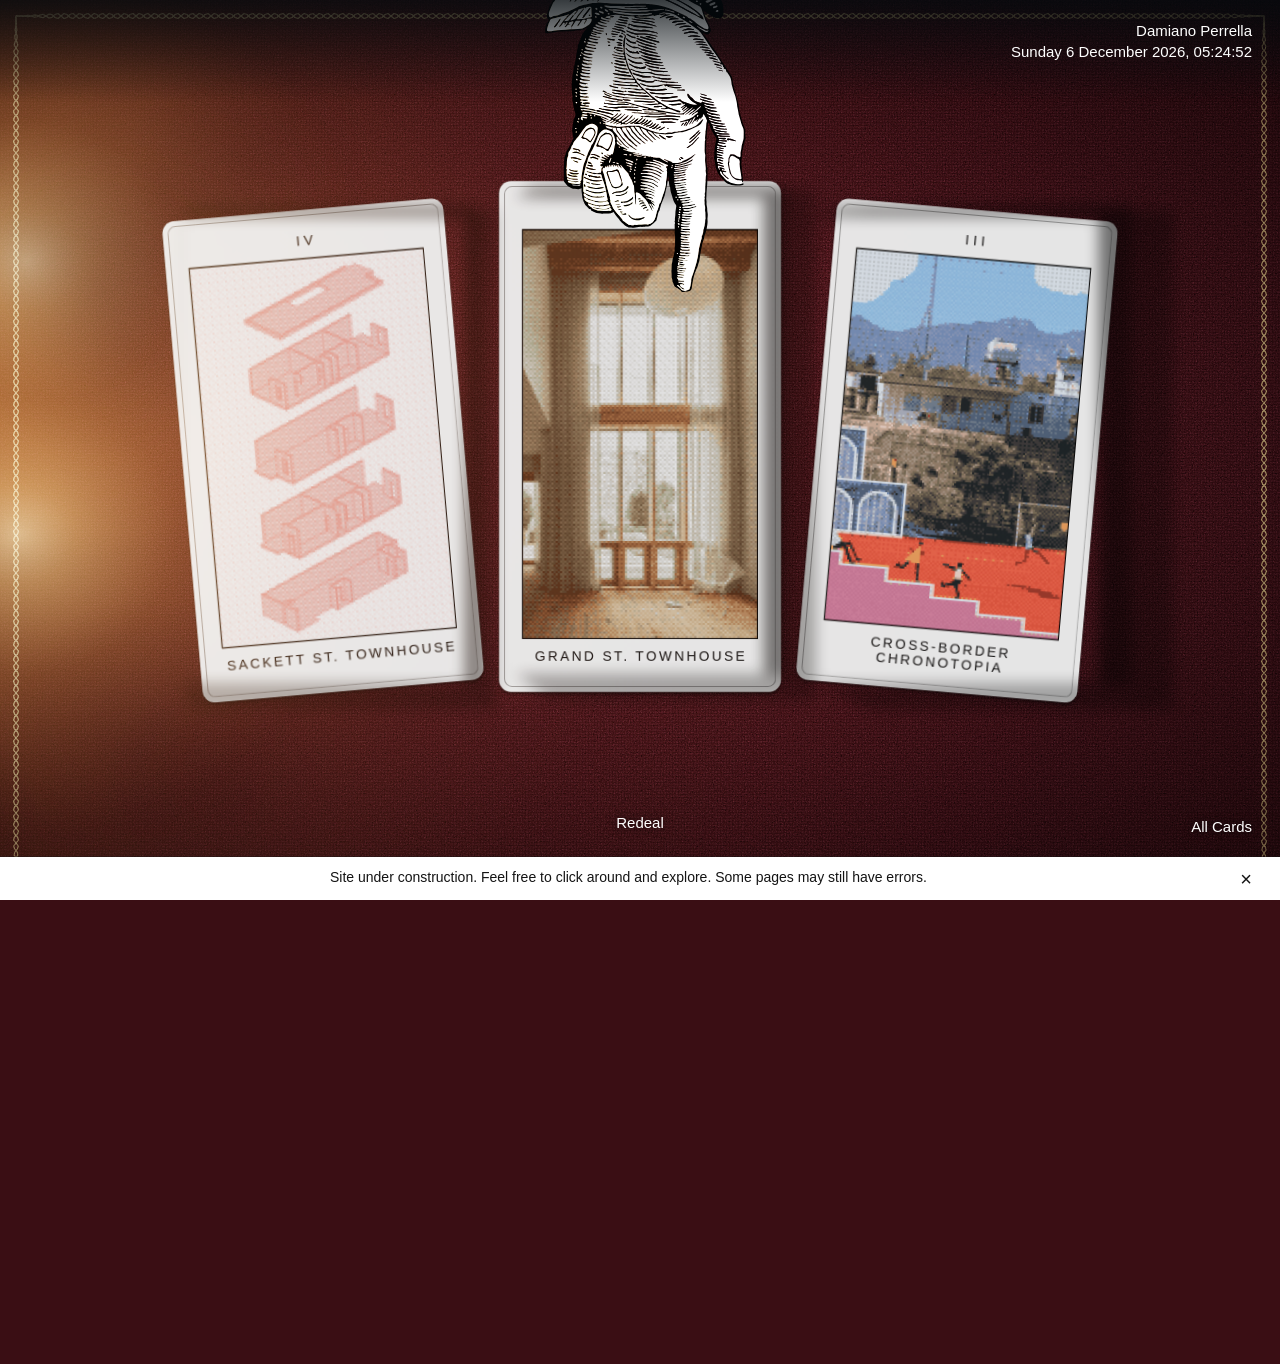
==== commit 88453cc7: "Add files via upload" ====
--- a/index.html
+++ b/index.html
@@ -517,7 +517,7 @@
       const p = pos[o.i]; clampPos(p);
       const w = o.el.offsetWidth, h = o.el.offsetHeight;
       o.el.style.left = (p.x * innerWidth - w * o.fx) + "px"; o.el.style.top = (p.y * innerHeight - h * o.fy) + "px";
-      o.x = p.x * innerWidth; o.y = p.y * innerHeight;
+      o.bx = o.x = p.x * innerWidth; o.by = o.y = p.y * innerHeight;
     });
     light(); if (typeof shadows === "function") shadows();
   }
@@ -592,19 +592,36 @@
   addEventListener("resize", () => { sizeCanvas(); drawFrame(); layout(); shadows(); });
   addEventListener("load", layout);
 
-  /* flicker: each flame wanders between a lower and a higher brightness */
+  /* Real candles in still air are very steady: a faint ~10 Hz shimmer, a slow wander, a slow breath.
+     Now and then something passes: the light sinks, leans away, and takes a few seconds to come back. */
   if (matchMedia("(prefers-reduced-motion: reduce)").matches) return;
-  let last = 0;
-  (function tick(t) {
-    if (t - last > 30) {
-      last = t;
-      flames.forEach(o => {
-        if (t > o.next) { const gust = Math.random() < .03; o.target = gust ? .72 + Math.random() * .1 : .9 + Math.random() * .18; o.next = t + (gust ? 140 : 90 + Math.random() * 200); o.roll = (o.roll || 0) + 1; }
-        o.f += (o.target - o.f) * .22;
+  const T2 = 6.2832, ev = flames.map((o, i) => ({ at: 7 + Math.random() * 9 + i * .6, dur: 4.6, dir: Math.random() < .5 ? -1 : 1, on: false }));
+  let last = 0, lastLight = 0;
+  (function tick(ms) {
+    if (ms - last > 30) {
+      last = ms;
+      const t = ms / 1000;
+      flames.forEach((o, i) => {
+        const e = ev[i];
+        if (!e.on && t > e.at) { e.on = true; e.t0 = t; e.dir = Math.random() < .5 ? -1 : 1; e.depth = .38 + Math.random() * .2;
+          if (Math.random() < .55) { const j = 1 - i; if (!ev[j].on && ev[j].at - t > 3) ev[j].at = t + .3 + Math.random() * .9; } }   // sometimes both feel it, sometimes only one
+        let dip = 0, lean = 0;
+        if (e.on) {
+          const p = (t - e.t0) / e.dur;
+          if (p >= 1) { e.on = false; e.at = t + 14 + Math.random() * 26; }
+          else { const env = p < .22 ? Math.sin(p / .22 * 1.5708) : Math.pow(Math.cos((p - .22) / .78 * 1.5708), 1.6); dip = env * e.depth; lean = env * e.dir; }
+        }
+        const tremor = .016 * Math.sin(t * T2 * 9.6 + i * 2) + .01 * Math.sin(t * T2 * 13.9 + i * 5),
+              wander = .04 * Math.sin(t * .9 + i * 3) + .03 * Math.sin(t * .37 + i * 1.3),
+              breath = .075 * Math.sin(t * T2 / (6.3 + i * 1.9) + i * 2);
+        o.f = Math.max(.35, Math.min(1.2, 1 + tremor + wander + breath - dip));
+        o.x = o.bx + 26 * Math.sin(t * .23 + i * 2) + 11 * Math.sin(t * .61 + i) + lean * 70;   // the pool drifts, and leans in a gutter
+        o.y = o.by + 13 * Math.sin(t * .19 + i * 5) + Math.abs(lean) * 16;
         const v = o.f.toFixed(3);
         room.style.setProperty("--f" + o.i, v);
         o.el.style.setProperty("--f", v); o.glow.style.setProperty("--f", v); o.rl.style.setProperty("--f", v);
       });
+      if (ms - lastLight > 60) { lastLight = ms; light(); }
       shadows();
     }
     requestAnimationFrame(tick);
@@ -617,18 +634,16 @@
 (() => {
   const cv = document.getElementById("flare"), g = cv.getContext("2d");
   const sz = () => { cv.width = Math.round(innerWidth / 2); cv.height = Math.round(innerHeight / 2); }; sz(); addEventListener("resize", sz);
-  const st = [0, 1].map(() => ({ roll: -1, rot: 0, blobs: [] }));
-  function frame() {
-    requestAnimationFrame(frame);
+  const st = [0, 1].map(i => ({ rot: 0, blobs: Array.from({ length: 7 }, () => ({ a: Math.random() * 6.2832, v: (Math.random() - .5) * .22, d: .18 + Math.random() * .75, s: .1 + Math.random() * .2, k: .08 + Math.random() * .12 })) }));
+  let pt = performance.now();
+  function frame(now) {
+    requestAnimationFrame(frame); const dt = Math.min(.1, (now - pt) / 1000); pt = now;
     const C = window.CANDLES; if (!C) return;
     g.globalCompositeOperation = "source-over"; g.clearRect(0, 0, cv.width, cv.height);
     g.globalCompositeOperation = "lighter";
     C.forEach((o, i) => {
       const l = st[i], b = o.f, R = Math.max(innerWidth, innerHeight) * .9 * (.6 + b * .4), x = o.x / 2, y = o.y / 2, r = R / 2;
-      if (l.roll !== (o.roll || 0)) {                                    // each jolt re-rolls the tilt and the uneven patches
-        l.roll = o.roll || 0; l.rot = (Math.random() - .5) * .5;
-        l.blobs = Array.from({ length: 7 }, () => ({ a: Math.random() * 6.2832, d: .18 + Math.random() * .75, s: .1 + Math.random() * .2, k: .08 + Math.random() * .12 }));
-      }
+      l.rot = .14 * Math.sin(now / 1000 * .31 + i * 2);                  // the pool tilts slowly
       g.save(); g.translate(x, y); g.rotate(l.rot); g.scale(1, .78 + .12 * b);
       const gr = g.createRadialGradient(0, 0, 0, 0, 0, r);
       gr.addColorStop(0, `rgba(255,238,184,${Math.min(1, .72 * b)})`);
@@ -641,6 +656,7 @@
     });
     g.globalCompositeOperation = "destination-out";                       // carve uneven shadow into the pools
     C.forEach((o, i) => st[i].blobs.forEach(q => {
+      q.a += q.v * dt;                                                    // the dark patches creep around the light
       const r = Math.max(innerWidth, innerHeight) * .3, bx = o.x / 2 + Math.cos(q.a) * q.d * r, by = o.y / 2 + Math.sin(q.a) * q.d * r * .8, br = q.s * r;
       const gr = g.createRadialGradient(bx, by, 0, bx, by, br);
       gr.addColorStop(0, `rgba(0,0,0,${q.k})`); gr.addColorStop(1, "rgba(0,0,0,0)");
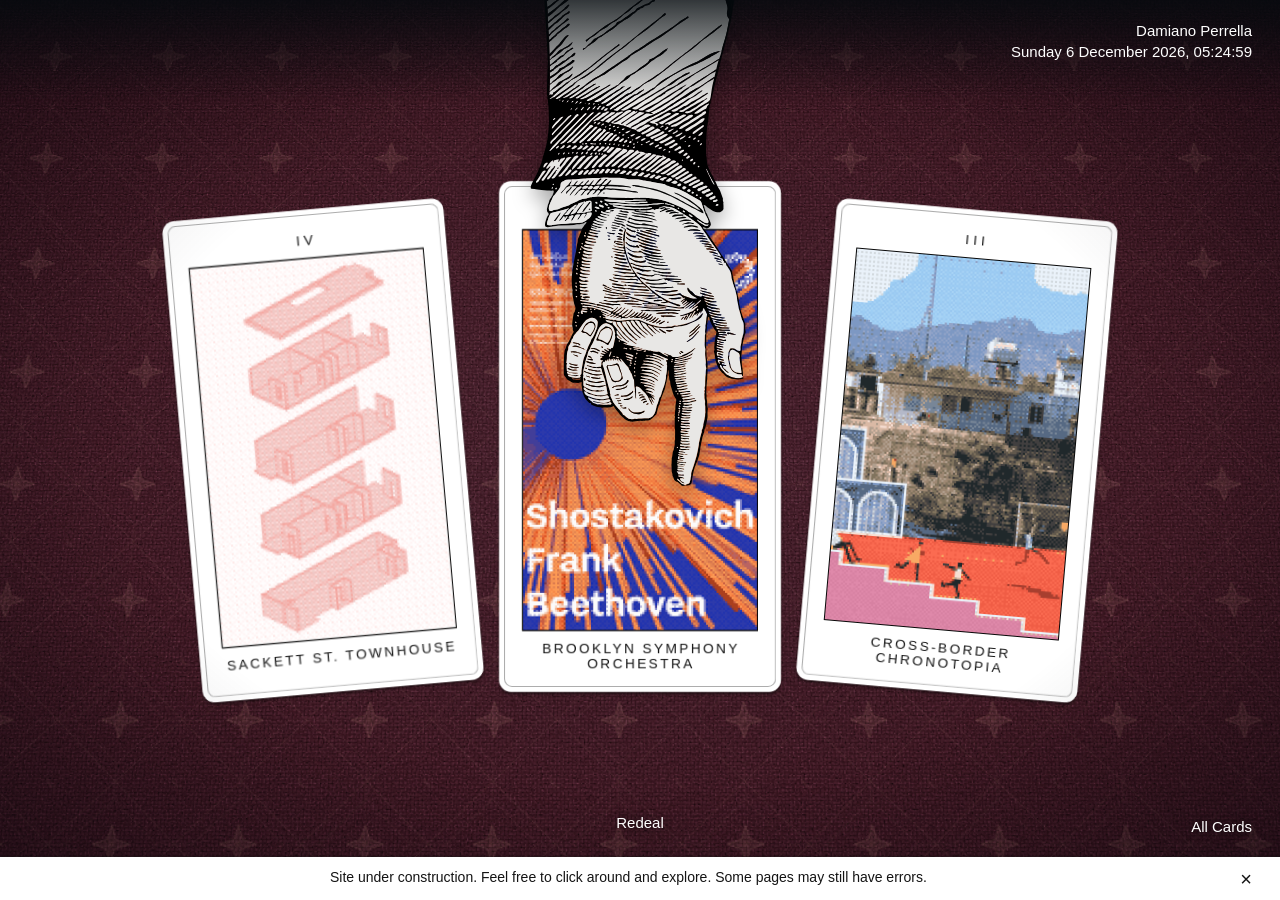
==== commit e6ea0680: "Add files via upload" ====
--- a/index.html
+++ b/index.html
@@ -33,7 +33,7 @@
     /* Manicule: width of the floating hand. Your SVG should be drawn
        POINTING DOWN. */
     --manicule-w: 220px;
-    --manicule-filter: none;             /* e.g. invert(1) if your SVG is black */
+    --manicule-filter: brightness(.9) sepia(.03);             /* e.g. invert(1) if your SVG is black */
   }
 
   * { box-sizing: border-box; margin: 0; padding: 0; }
@@ -87,13 +87,6 @@
     background: radial-gradient(circle, rgba(255, 240, 190, .95) 0%, rgba(255, 214, 130, .6) 5%, rgba(250, 172, 78, .3) 14%, rgba(226, 120, 44, .12) 28%, rgba(180, 80, 30, .035) 44%, transparent 58%);
     mix-blend-mode: screen; opacity: calc(.7 + var(--f, 1) * .3); transform: scale(calc(.9 + var(--f, 1) * .1));
   }
-  .room .spark {
-    inset: auto; width: 9px; height: 9px; margin: -4.5px; opacity: 0;
-    background: #fff1c8;
-    clip-path: polygon(50% 0, 60% 40%, 100% 50%, 60% 60%, 50% 100%, 40% 60%, 0 50%, 40% 40%);
-    animation: spark var(--d, 3.5s) ease-in-out var(--w, 0s) infinite;
-  }
-  @keyframes spark { 0%, 62%, 100% { opacity: 0; transform: scale(.3) rotate(0deg); } 80% { opacity: .95; transform: scale(1) rotate(45deg); } }
   /* the candles, seen from above: a round brass holder with a ring handle, wax, and a flame */
   .candle {
     visibility: hidden; pointer-events: none;
@@ -118,7 +111,19 @@
   .room .glow, #relight { display: none; }
   #flare { position: fixed; inset: 0; width: 100%; height: 100%; z-index: 6; pointer-events: none; mix-blend-mode: screen; }
   .candle .flame { z-index: 2; }
-  @media (prefers-reduced-motion: reduce) { .room .spark { animation: none; opacity: 0; } }
+  /* ---------- the table: a dim, quiet room; an embroidered cloth seen from about 80 degrees ---------- */
+  html, body { background: #000; }
+  .room { background: #2a0d14; transform: perspective(1500px) rotateX(12deg) scale(1.3); transform-origin: 50% 80%; }
+  .room::after { content: ""; position: absolute; left: 0; right: 0; top: 0; height: 3px; background: linear-gradient(#0a0305, #1b080d); box-shadow: 0 1px 0 rgba(200, 150, 130, .12); }
+  .room .haze { background: radial-gradient(ellipse 85% 75% at 50% 52%, rgba(120, 70, 92, .20), transparent 78%); }
+  .room .brocade { background-image: url("data:image/svg+xml,%3Csvg xmlns=%22http://www.w3.org/2000/svg%22 width=%2296%22 height=%2296%22 viewBox=%220 0 96 96%22 fill=%22none%22 stroke=%22%23c9967a%22 stroke-width=%221%22 stroke-linejoin=%22round%22 stroke-linecap=%22round%22%3E%3Cpath d=%22M48 0 96 48 48 96 0 48Z%22 opacity=%22.5%22/%3E%3Cpath d=%22M48 14 82 48 48 82 14 48Z%22 opacity=%22.35%22/%3E%3Cpath d=%22M48 34 51.5 44.5 62 48 51.5 51.5 48 62 44.5 51.5 34 48 44.5 44.5Z%22 fill=%22%23c9967a%22 fill-opacity=%22.45%22/%3E%3Ccircle cx=%2248%22 cy=%2248%22 r=%222.4%22 fill=%22%23c9967a%22 fill-opacity=%22.6%22 stroke=%22none%22/%3E%3Cpath d=%22M-4 0a6 6 0 0 0 8 8a8 8 0 0 1-8-8ZM92 0a6 6 0 0 0 8 8a8 8 0 0 1-8-8ZM-4 96a6 6 0 0 0 8 8a8 8 0 0 1-8-8ZM92 96a6 6 0 0 0 8 8a8 8 0 0 1-8-8Z%22 fill=%22%23c9967a%22 fill-opacity=%22.4%22 stroke=%22none%22 transform=%22translate%280 -4%29%22/%3E%3Cpath d=%22M48 0V14M48 82V96M0 48H14M82 48H96%22 opacity=%22.3%22/%3E%3C/svg%3E"); background-size: 96px 96px; opacity: .17; mix-blend-mode: screen; }
+  .room .lit { display: none; }
+  #manicule #manicule-lit { display: none; }
+  .room .vignette { background: radial-gradient(ellipse 92% 88% at 50% 52%, transparent 38%, rgba(2, 3, 8, .62) 100%); }
+  #flare, #shade { display: none !important; }
+  /* a soft, even room light: cards take a little of the same dimness at the corners */
+  #ambient { position: fixed; inset: 0; z-index: 5; pointer-events: none; background: radial-gradient(ellipse 90% 85% at 50% 50%, rgba(24, 28, 44, 0) 45%, rgba(4, 6, 14, .38) 100%); }
+  .tilt { box-shadow: 0 3px 8px rgba(0, 0, 0, .42), 0 1px 2px rgba(0, 0, 0, .55); }
 
   /* ---------------- header (fixed, top right) ---------------- */
   .id {
@@ -408,7 +413,7 @@
 <body>
 
 <div class="room" id="room" aria-hidden="true">
-  <i class="haze"></i><i class="nap"></i><i class="thread"></i><i class="lit"></i><i class="vignette"></i><i class="grain"></i>
+  <i class="haze"></i><i class="nap"></i><i class="brocade"></i><i class="thread"></i><i class="lit"></i><i class="vignette"></i><i class="grain"></i>
   <div class="candle" data-i="0" data-fx="34" data-fy="25" data-gy="52" data-top="32" data-w="80" data-hh="78" style="aspect-ratio: 80 / 78" title="Drag me">
     <svg viewBox="0 0 80 78" aria-hidden="true">
       <g class="flame"><circle cx="34" cy="24" r="6.500" fill="rgba(255,216,134,.5)"/><ellipse cx="34" cy="24" rx="3" ry="5" fill="#ffe39a"/><ellipse cx="34" cy="25.500" rx="1.400" ry="2.800" fill="#fffbe8"/></g>
@@ -423,6 +428,7 @@
 <div id="shade" aria-hidden="true"></div>
 <div id="relight" aria-hidden="true"></div>
 <div id="candles"></div>
+<div id="ambient" aria-hidden="true"></div>
 
 <header class="id">
   <a href="/about">Damiano Perrella</a>
@@ -536,7 +542,7 @@
   function shadows() {
     /* a point light at each flame's real height. A point at height z lands on the table at
        light + (point - light) * H / (H - z): flat cards only throw a short edge, the tall candles throw long ones */
-    cx.clearRect(0, 0, innerWidth, innerHeight);
+    cx.clearRect(0, 0, innerWidth, innerHeight); return;
     const cards = [];
     document.querySelectorAll(".card").forEach(c => {
       const r = c.getBoundingClientRect(); if (r.width < 20) return;
@@ -570,65 +576,17 @@
     room.style.setProperty("--mask", stops.join(","));
     const hole = flames.map(o => `radial-gradient(circle at ${o.x.toFixed(0)}px ${o.y.toFixed(0)}px, transparent 0, transparent calc(${rad * .1}px * var(--f${o.i})), rgba(0,0,0,.5) calc(${rad * .26}px * var(--f${o.i})), #000 calc(${rad * .5}px * var(--f${o.i})))`).join(",");
     shade.style.setProperty("--m", hole);
-    placeSparks();
-  }
-
-  /* a few threads catch the light and glint, now and then */
-  const sparks = [];
-  for (let i = 0; i < 20; i++) {
-    const a = Math.random() * Math.PI * 2, d = Math.pow(Math.random(), .75) * .26;
-    const e = document.createElement("i"); e.className = "spark";
-    e.dataset.ox = Math.cos(a) * d; e.dataset.oy = Math.sin(a) * d * .8; e.dataset.i = i % flames.length;
-    e.style.setProperty("--d", (2.6 + Math.random() * 3.2).toFixed(2) + "s"); e.style.setProperty("--w", (-Math.random() * 6).toFixed(2) + "s");
-    room.appendChild(e); sparks.push(e);
-  }
-  function placeSparks() {
-    const rad = Math.max(innerWidth, innerHeight);
-    sparks.forEach(e => { const o = flames[+e.dataset.i]; e.style.left = (o.x + +e.dataset.ox * rad) + "px"; e.style.top = (o.y + +e.dataset.oy * rad) + "px"; });
-  }
-
-  window.CANDLES = flames;
+  }
+
+  window.CANDLES = [];
   sizeCanvas(); drawFrame(); layout(); shadows();
   addEventListener("resize", () => { sizeCanvas(); drawFrame(); layout(); shadows(); });
   addEventListener("load", layout);
 
-  /* Real candles in still air are very steady: a faint ~10 Hz shimmer, a slow wander, a slow breath.
-     Now and then something passes: the light sinks, leans away, and takes a few seconds to come back. */
-  if (matchMedia("(prefers-reduced-motion: reduce)").matches) return;
-  const T2 = 6.2832, ev = flames.map((o, i) => ({ at: 7 + Math.random() * 9 + i * .6, dur: 4.6, dir: Math.random() < .5 ? -1 : 1, on: false }));
-  let last = 0, lastLight = 0;
-  (function tick(ms) {
-    if (ms - last > 30) {
-      last = ms;
-      const t = ms / 1000;
-      flames.forEach((o, i) => {
-        const e = ev[i];
-        if (!e.on && t > e.at) { e.on = true; e.t0 = t; e.dir = Math.random() < .5 ? -1 : 1; e.depth = .38 + Math.random() * .2;
-          if (Math.random() < .55) { const j = 1 - i; if (!ev[j].on && ev[j].at - t > 3) ev[j].at = t + .3 + Math.random() * .9; } }   // sometimes both feel it, sometimes only one
-        let dip = 0, lean = 0;
-        if (e.on) {
-          const p = (t - e.t0) / e.dur;
-          if (p >= 1) { e.on = false; e.at = t + 14 + Math.random() * 26; }
-          else { const env = p < .22 ? Math.sin(p / .22 * 1.5708) : Math.pow(Math.cos((p - .22) / .78 * 1.5708), 1.6); dip = env * e.depth; lean = env * e.dir; }
-        }
-        const tremor = .016 * Math.sin(t * T2 * 9.6 + i * 2) + .01 * Math.sin(t * T2 * 13.9 + i * 5),
-              wander = .04 * Math.sin(t * .9 + i * 3) + .03 * Math.sin(t * .37 + i * 1.3),
-              breath = .075 * Math.sin(t * T2 / (6.3 + i * 1.9) + i * 2);
-        o.f = Math.max(.35, Math.min(1.2, 1 + tremor + wander + breath - dip));
-        o.x = o.bx + 26 * Math.sin(t * .23 + i * 2) + 11 * Math.sin(t * .61 + i) + lean * 70;   // the pool drifts, and leans in a gutter
-        o.y = o.by + 13 * Math.sin(t * .19 + i * 5) + Math.abs(lean) * 16;
-        const v = o.f.toFixed(3);
-        room.style.setProperty("--f" + o.i, v);
-        o.el.style.setProperty("--f", v); o.glow.style.setProperty("--f", v); o.rl.style.setProperty("--f", v);
-      });
-      if (ms - lastLight > 60) { lastLight = ms; light(); }
-      shadows();
-    }
-    requestAnimationFrame(tick);
-  })(0);
+  /* no candles: the table is lit by the dim room alone */
 })();
 </script>
-<canvas id="flare" aria-hidden="true"></canvas>
+<canvas id="flare" aria-hidden="true" style="display:none"></canvas>
 <script>
 /* the unseen candles: soft warm pools that breathe and jolt, their edges broken up by uneven dark patches */
 (() => {
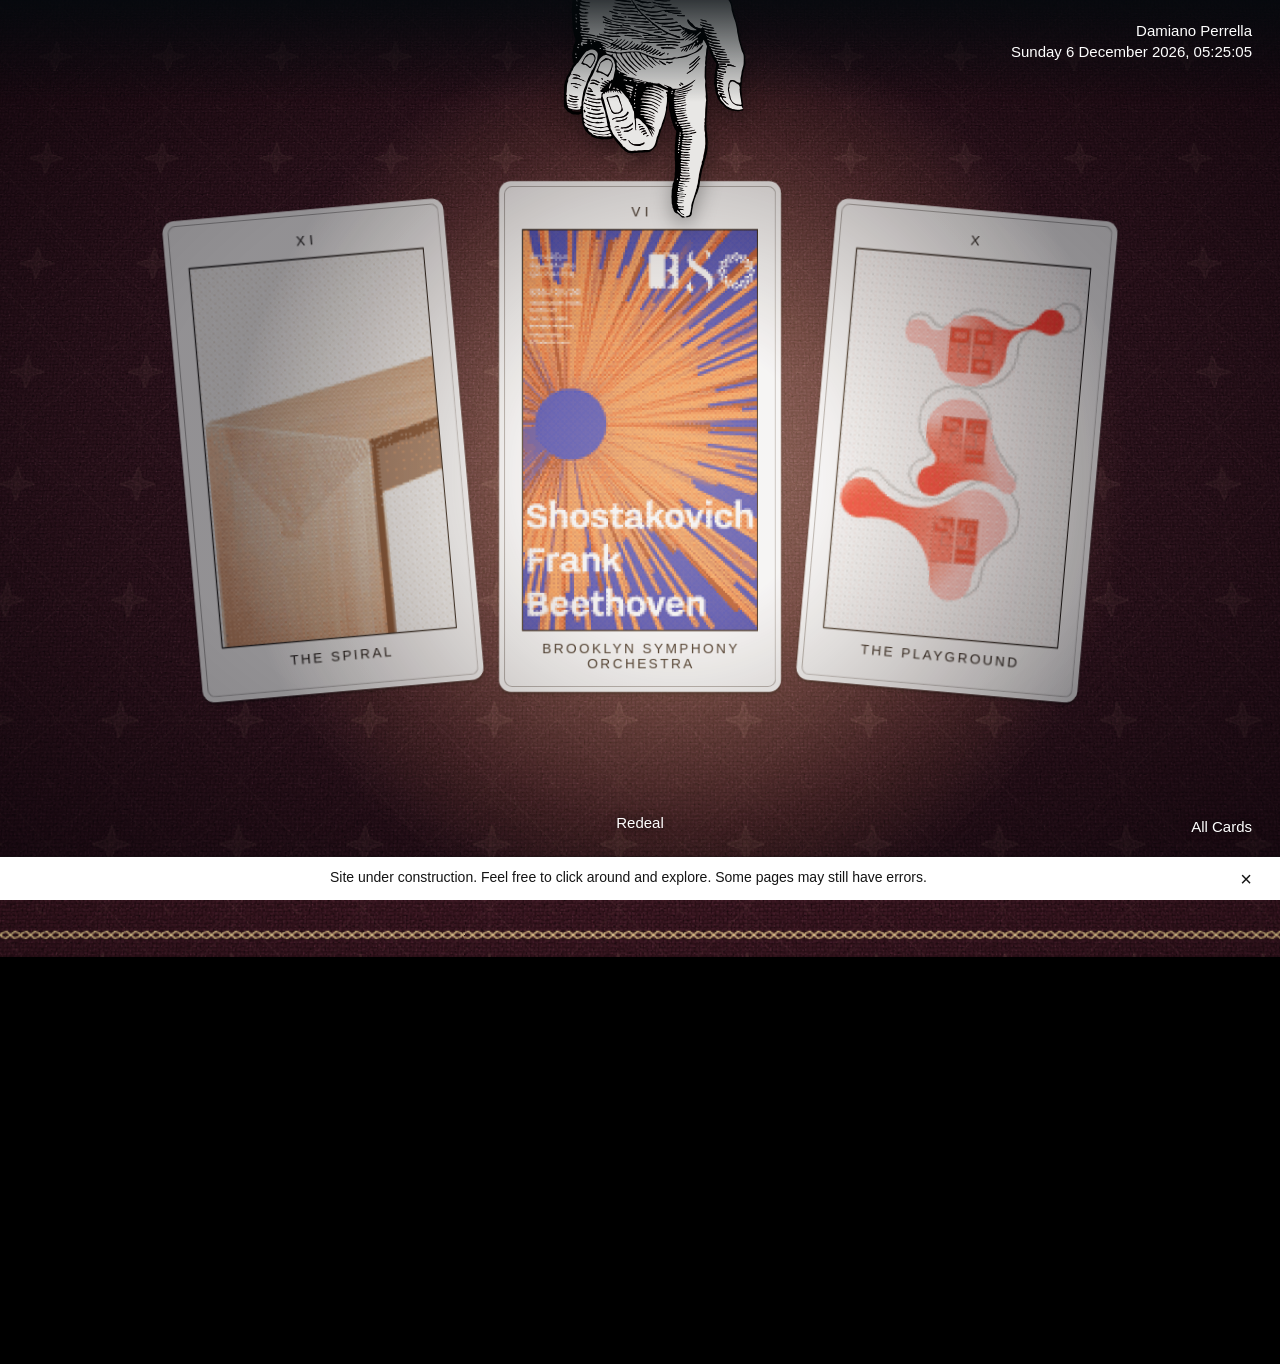
==== commit fc720a2b: "Add files via upload" ====
--- a/index.html
+++ b/index.html
@@ -122,8 +122,14 @@
   .room .vignette { background: radial-gradient(ellipse 92% 88% at 50% 52%, transparent 38%, rgba(2, 3, 8, .62) 100%); }
   #flare, #shade { display: none !important; }
   /* a soft, even room light: cards take a little of the same dimness at the corners */
-  #ambient { position: fixed; inset: 0; z-index: 5; pointer-events: none; background: radial-gradient(ellipse 90% 85% at 50% 50%, rgba(24, 28, 44, 0) 45%, rgba(4, 6, 14, .38) 100%); }
-  .tilt { box-shadow: 0 3px 8px rgba(0, 0, 0, .42), 0 1px 2px rgba(0, 0, 0, .55); }
+  /* the room is dim; one round lamp hangs overhead and drifts after the cursor, lifting the dark where it falls */
+  #ambient { position: fixed; inset: 0; z-index: 5; pointer-events: none;
+    background: radial-gradient(ellipse 95% 90% at 50% 50%, rgba(8, 4, 10, .44) 40%, rgba(4, 2, 8, .66) 100%);
+    -webkit-mask-image: radial-gradient(circle at var(--lx, 50%) var(--ly, 50%), rgba(0,0,0,.12) 0, rgba(0,0,0,.12) calc(var(--lr, 460px) * .3), #000 var(--lr, 460px));
+            mask-image: radial-gradient(circle at var(--lx, 50%) var(--ly, 50%), rgba(0,0,0,.12) 0, rgba(0,0,0,.12) calc(var(--lr, 460px) * .3), #000 var(--lr, 460px)); }
+  #lamp { position: fixed; inset: 0; z-index: 6; pointer-events: none; mix-blend-mode: screen;
+    background: radial-gradient(circle at var(--lx, 50%) var(--ly, 50%), rgba(255, 206, 150, .44) 0, rgba(255, 192, 128, .30) calc(var(--lr, 460px) * .4), rgba(240, 160, 90, .10) calc(var(--lr, 460px) * .78), rgba(240, 160, 90, 0) var(--lr, 460px)); }
+  .tilt { box-shadow: var(--sx, 0px) var(--sy, 3px) var(--sb, 8px) rgba(0, 0, 0, .46), 0 1px 2px rgba(0, 0, 0, .55); }
 
   /* ---------------- header (fixed, top right) ---------------- */
   .id {
@@ -429,6 +435,7 @@
 <div id="relight" aria-hidden="true"></div>
 <div id="candles"></div>
 <div id="ambient" aria-hidden="true"></div>
+<div id="lamp" aria-hidden="true"></div>
 
 <header class="id">
   <a href="/about">Damiano Perrella</a>
@@ -624,6 +631,36 @@
   requestAnimationFrame(frame);
 })();
 </script>
+<script>
+/* THE LAMP: a round light hanging above the table. It drifts after the cursor with some weight, like the hand;
+   with no cursor (touch, or a mouse at rest) it wanders slowly by itself. Cards cast their shadows away from it. */
+(() => {
+  const root = document.documentElement, reduce = matchMedia("(prefers-reduced-motion: reduce)").matches;
+  let W = innerWidth, H = innerHeight;
+  const L = { x: W * .5, y: H * .5, vx: 0, vy: 0 }, aim = { x: W * .5, y: H * .5 };
+  let lastMove = -1e9;
+  const R = () => Math.max(380, Math.min(W, H) * .5);
+  addEventListener("resize", () => { W = innerWidth; H = innerHeight; });
+  addEventListener("pointermove", e => { if (e.pointerType === "mouse") { aim.x = e.clientX; aim.y = e.clientY; lastMove = performance.now(); } });
+  let prev = performance.now();
+  (function frame(now) {
+    requestAnimationFrame(frame);
+    const dt = Math.min(.05, (now - prev) / 1000); prev = now;
+    if (now - lastMove > 9000) {                                   // nobody is steering: wander across the cards
+      const t = now / 1000;
+      aim.x = W * (.5 + .27 * Math.sin(t * .13) + .08 * Math.sin(t * .37 + 1)); aim.y = H * (.5 + .13 * Math.sin(t * .17 + 2) + .05 * Math.sin(t * .41));
+    }
+    if (reduce) { L.x = aim.x; L.y = aim.y; }
+    else { L.vx += ((aim.x - L.x) * 9 - L.vx * 4.6) * dt; L.vy += ((aim.y - L.y) * 9 - L.vy * 4.6) * dt; L.x += L.vx * dt; L.y += L.vy * dt; }
+    root.style.setProperty("--lx", L.x.toFixed(1) + "px"); root.style.setProperty("--ly", L.y.toFixed(1) + "px"); root.style.setProperty("--lr", R().toFixed(0) + "px");
+    document.querySelectorAll(".table .card").forEach(c => {       // a lamp high above: shadows fall away from it, longer and softer the further the card is
+      const r = c.getBoundingClientRect(); if (r.width < 20) return;
+      const vx = r.left + r.width / 2 - L.x, vy = r.top + r.height / 2 - L.y, d = Math.hypot(vx, vy) || 1, k = Math.min(1, d / (R() * 1.3));
+      c.style.setProperty("--sx", (vx / d * (3 + 10 * k)).toFixed(1) + "px"); c.style.setProperty("--sy", (vy / d * (3 + 10 * k) + 2).toFixed(1) + "px"); c.style.setProperty("--sb", (6 + 8 * k).toFixed(1) + "px");
+    });
+  })(prev);
+})();
+</script>
 <script src="projects.js"></script>
 <script src="tarot.js"></script>
 <script>
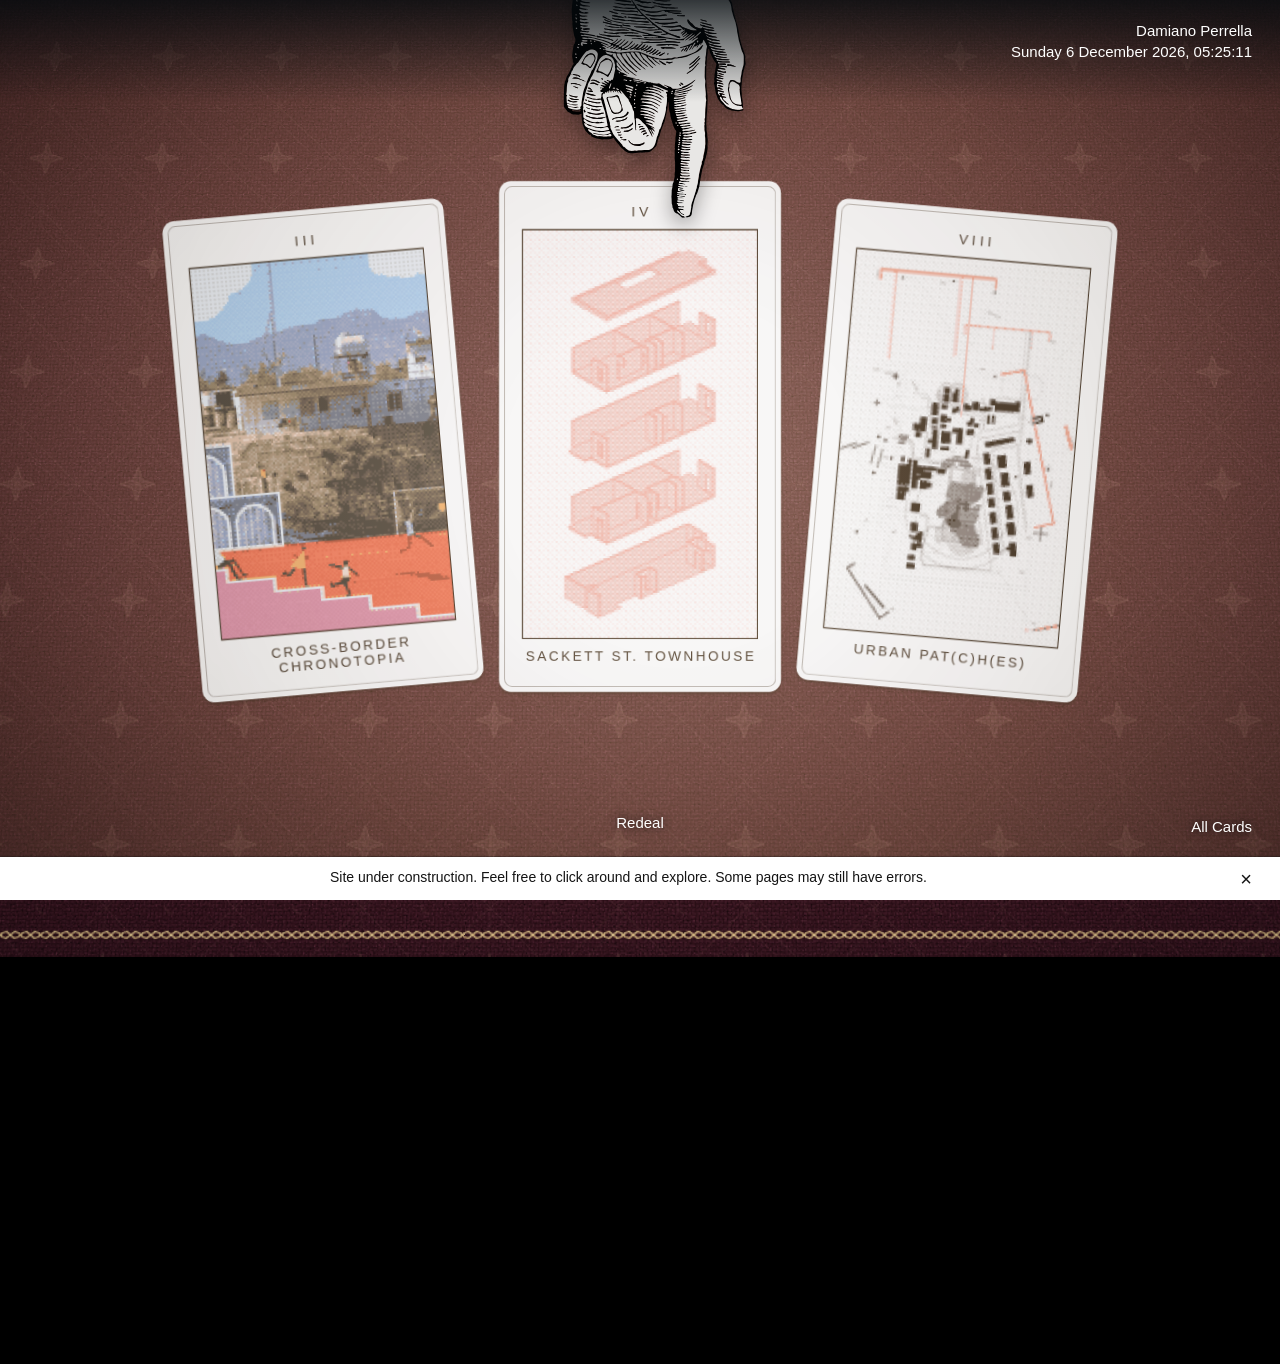
==== commit 2e22463c: "Add files via upload" ====
--- a/index.html
+++ b/index.html
@@ -125,10 +125,10 @@
   /* the room is dim; one round lamp hangs overhead and drifts after the cursor, lifting the dark where it falls */
   #ambient { position: fixed; inset: 0; z-index: 5; pointer-events: none;
     background: radial-gradient(ellipse 95% 90% at 50% 50%, rgba(8, 4, 10, .44) 40%, rgba(4, 2, 8, .66) 100%);
-    -webkit-mask-image: radial-gradient(circle at var(--lx, 50%) var(--ly, 50%), rgba(0,0,0,.12) 0, rgba(0,0,0,.12) calc(var(--lr, 460px) * .3), #000 var(--lr, 460px));
-            mask-image: radial-gradient(circle at var(--lx, 50%) var(--ly, 50%), rgba(0,0,0,.12) 0, rgba(0,0,0,.12) calc(var(--lr, 460px) * .3), #000 var(--lr, 460px)); }
+    -webkit-mask-image: radial-gradient(circle at var(--lx, 50%) var(--ly, 50%), rgba(0,0,0,.1) 0, rgba(0,0,0,.1) calc(var(--lr, 460px) * .12), #000 var(--lr, 460px));
+            mask-image: radial-gradient(circle at var(--lx, 50%) var(--ly, 50%), rgba(0,0,0,.1) 0, rgba(0,0,0,.1) calc(var(--lr, 460px) * .12), #000 var(--lr, 460px)); }
   #lamp { position: fixed; inset: 0; z-index: 6; pointer-events: none; mix-blend-mode: screen;
-    background: radial-gradient(circle at var(--lx, 50%) var(--ly, 50%), rgba(255, 206, 150, .44) 0, rgba(255, 192, 128, .30) calc(var(--lr, 460px) * .4), rgba(240, 160, 90, .10) calc(var(--lr, 460px) * .78), rgba(240, 160, 90, 0) var(--lr, 460px)); }
+    background: radial-gradient(circle at var(--lx, 50%) var(--ly, 50%), rgba(255, 206, 150, .40) 0, rgba(255, 192, 128, .26) calc(var(--lr, 460px) * .3), rgba(240, 160, 90, .12) calc(var(--lr, 460px) * .6), rgba(240, 160, 90, .04) calc(var(--lr, 460px) * .85), rgba(240, 160, 90, 0) var(--lr, 460px)); }
   .tilt { box-shadow: var(--sx, 0px) var(--sy, 3px) var(--sb, 8px) rgba(0, 0, 0, .46), 0 1px 2px rgba(0, 0, 0, .55); }
 
   /* ---------------- header (fixed, top right) ---------------- */
@@ -639,7 +639,7 @@
   let W = innerWidth, H = innerHeight;
   const L = { x: W * .5, y: H * .5, vx: 0, vy: 0 }, aim = { x: W * .5, y: H * .5 };
   let lastMove = -1e9;
-  const R = () => Math.max(380, Math.min(W, H) * .5);
+  const R = () => Math.max(W, H) * 1.15;
   addEventListener("resize", () => { W = innerWidth; H = innerHeight; });
   addEventListener("pointermove", e => { if (e.pointerType === "mouse") { aim.x = e.clientX; aim.y = e.clientY; lastMove = performance.now(); } });
   let prev = performance.now();
@@ -655,7 +655,7 @@
     root.style.setProperty("--lx", L.x.toFixed(1) + "px"); root.style.setProperty("--ly", L.y.toFixed(1) + "px"); root.style.setProperty("--lr", R().toFixed(0) + "px");
     document.querySelectorAll(".table .card").forEach(c => {       // a lamp high above: shadows fall away from it, longer and softer the further the card is
       const r = c.getBoundingClientRect(); if (r.width < 20) return;
-      const vx = r.left + r.width / 2 - L.x, vy = r.top + r.height / 2 - L.y, d = Math.hypot(vx, vy) || 1, k = Math.min(1, d / (R() * 1.3));
+      const vx = r.left + r.width / 2 - L.x, vy = r.top + r.height / 2 - L.y, d = Math.hypot(vx, vy) || 1, k = Math.min(1, d / (Math.max(W, H) * .6));
       c.style.setProperty("--sx", (vx / d * (3 + 10 * k)).toFixed(1) + "px"); c.style.setProperty("--sy", (vy / d * (3 + 10 * k) + 2).toFixed(1) + "px"); c.style.setProperty("--sb", (6 + 8 * k).toFixed(1) + "px");
     });
   })(prev);
